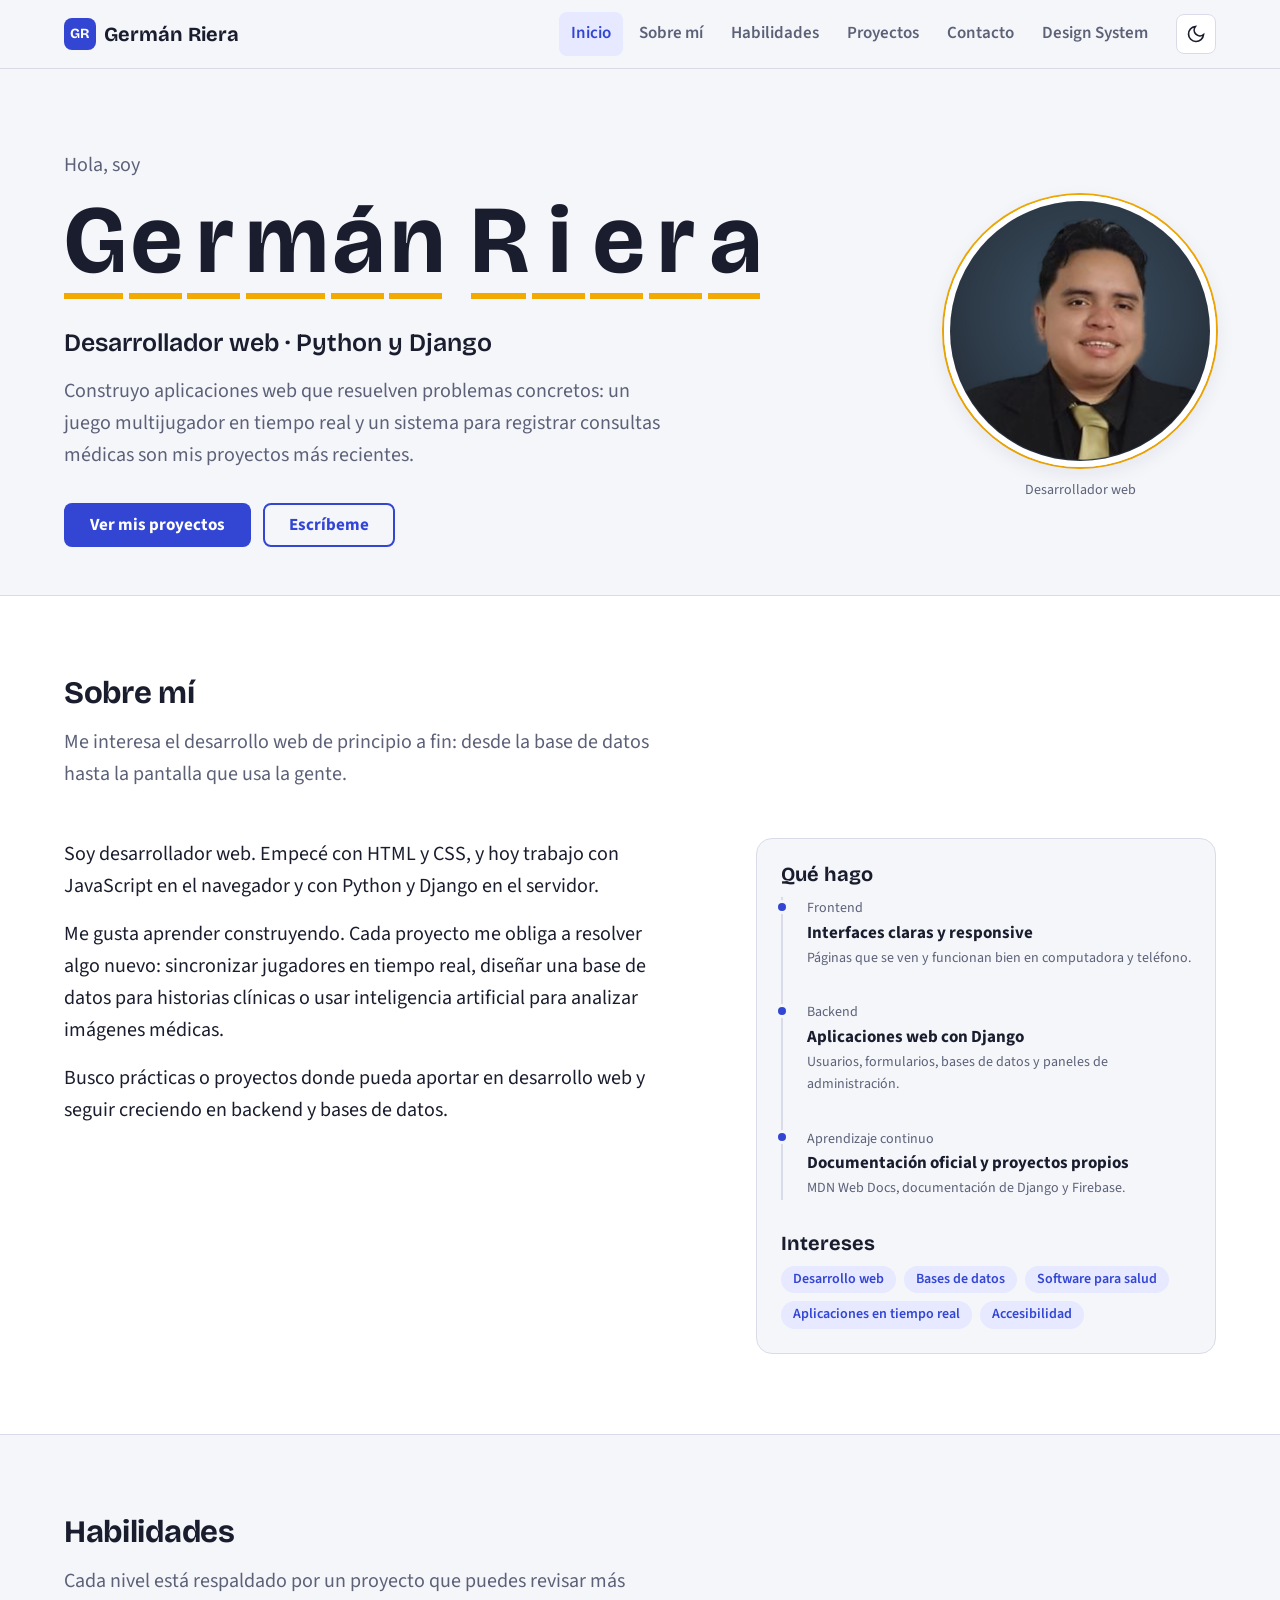
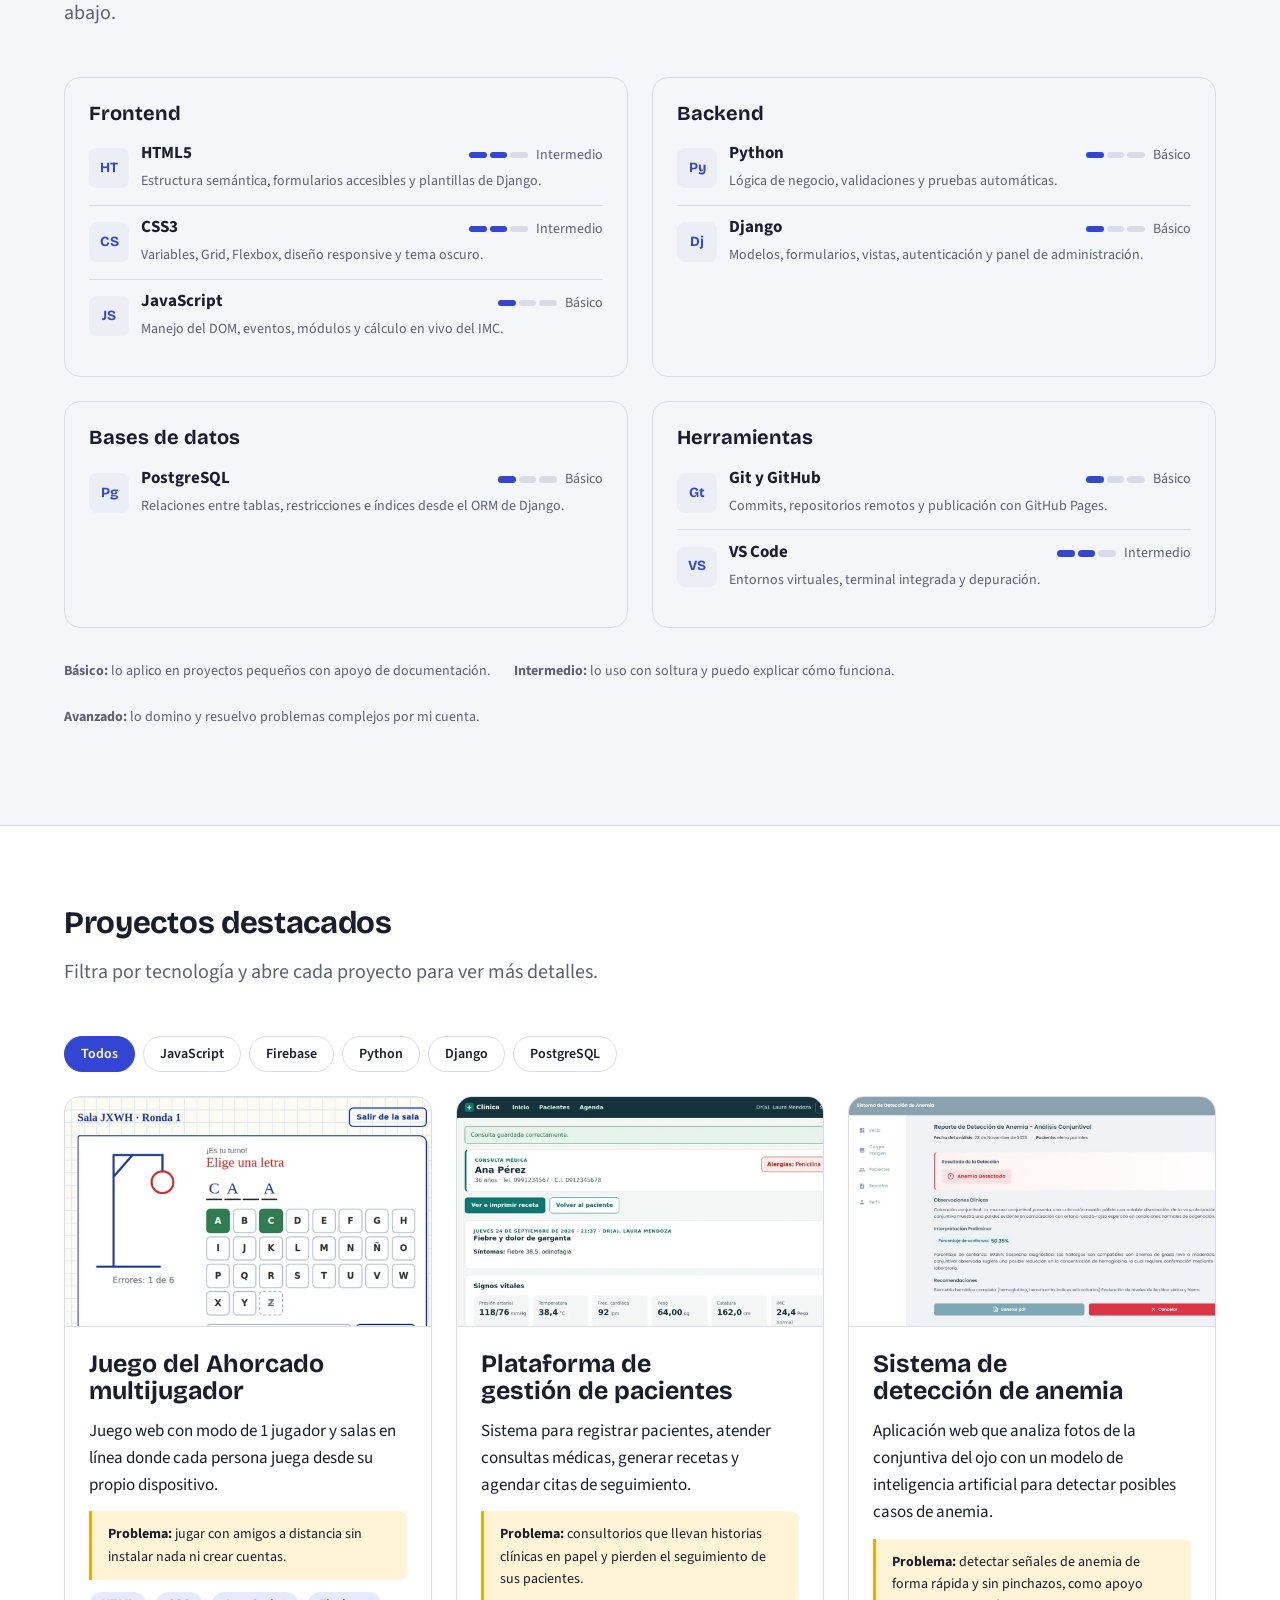
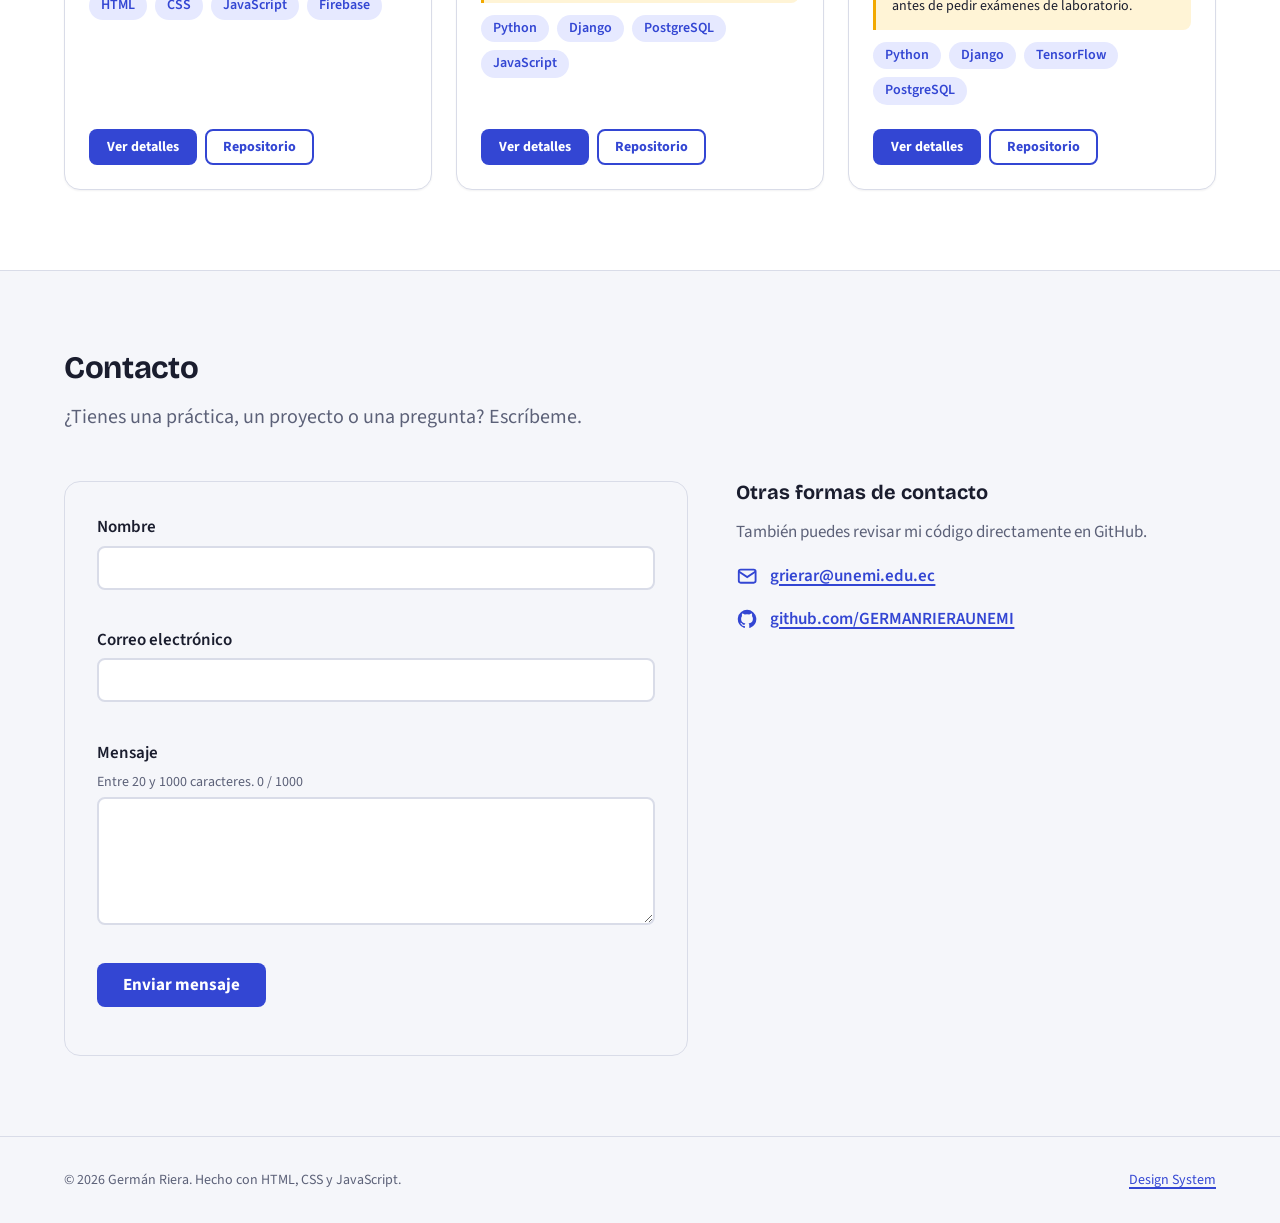
==== index.html @ fd22d2c4 "Sube la primera versión del portafolio" ====
<!DOCTYPE html>
<html lang="es">
<head>
  <meta charset="UTF-8">
  <meta name="viewport" content="width=device-width, initial-scale=1">
  <!-- EDITAR: tu nombre y una descripción corta -->
  <title>Germán Riera · Desarrollador web</title>
  <meta name="description" content="Portafolio de Germán Riera, desarrollador web. Proyectos con HTML, CSS, JavaScript, Python y Django.">
  <link rel="icon" href="assets/img/favicon.svg" type="image/svg+xml">

  <link rel="preconnect" href="https://fonts.googleapis.com">
  <link rel="preconnect" href="https://fonts.gstatic.com" crossorigin>
  <link href="https://fonts.googleapis.com/css2?family=Bricolage+Grotesque:opsz,wght@12..96,600;12..96,700&family=Source+Sans+3:wght@400;600;700&display=swap" rel="stylesheet">

  <!-- Estilos: primero las variables, luego la base, componentes y secciones -->
  <link rel="stylesheet" href="css/tokens.css">
  <link rel="stylesheet" href="css/base.css">
  <link rel="stylesheet" href="css/components.css">
  <link rel="stylesheet" href="css/layout.css">

  <!-- Aplica el tema guardado antes de dibujar la página (evita un parpadeo) -->
  <script src="js/tema-inicial.js"></script>
  <script src="js/tema.js" defer></script>
  <script src="js/navegacion.js" defer></script>
  <script src="js/hero.js" defer></script>
  <script src="js/proyectos.js" defer></script>
  <script src="js/formulario.js" defer></script>
</head>
<body>
  <a class="skip-link" href="#contenido">Saltar al contenido</a>

  <!-- ================= Encabezado y navegación ================= -->
  <header class="navbar">
    <nav class="navbar__inner container" aria-label="Principal">
      <a class="navbar__brand" href="#inicio">
        <span class="navbar__brand-mark" aria-hidden="true">GR</span>
        Germán Riera
      </a>

      <ul class="navbar__links" id="menu-principal">
        <li><a class="navbar__link" href="#inicio">Inicio</a></li>
        <li><a class="navbar__link" href="#sobre-mi">Sobre mí</a></li>
        <li><a class="navbar__link" href="#habilidades">Habilidades</a></li>
        <li><a class="navbar__link" href="#proyectos">Proyectos</a></li>
        <li><a class="navbar__link" href="#contacto">Contacto</a></li>
        <li><a class="navbar__link" href="design-system.html">Design System</a></li>
      </ul>

      <button class="btn-icon theme-toggle" type="button" aria-label="Cambiar a tema oscuro" data-theme-toggle>
        <svg class="icon-moon" viewBox="0 0 24 24" fill="none" stroke="currentColor" stroke-width="2" aria-hidden="true"><path d="M21 12.8A9 9 0 1 1 11.2 3a7 7 0 0 0 9.8 9.8z"/></svg>
        <svg class="icon-sun" viewBox="0 0 24 24" fill="none" stroke="currentColor" stroke-width="2" aria-hidden="true"><circle cx="12" cy="12" r="4"/><path d="M12 2v2M12 20v2M4.9 4.9l1.4 1.4M17.7 17.7l1.4 1.4M2 12h2M20 12h2M4.9 19.1l1.4-1.4M17.7 6.3l1.4-1.4"/></svg>
      </button>

      <button class="btn-icon navbar__toggle" type="button" aria-label="Abrir menú" aria-expanded="false" aria-controls="menu-principal" data-menu-toggle>
        <svg viewBox="0 0 24 24" fill="none" stroke="currentColor" stroke-width="2" aria-hidden="true"><path d="M4 7h16M4 12h16M4 17h16"/></svg>
      </button>
    </nav>
  </header>

  <main id="contenido">

    <!-- ================= Inicio ================= -->
    <section class="hero" id="inicio" aria-labelledby="titulo-inicio">
      <div class="hero__grid container">
        <div>
          <p class="hero__greeting">Hola, soy</p>
          <!-- EDITAR: tu nombre completo -->
          <h1 class="hero__name" id="titulo-inicio" data-reveal-name>Germán Riera</h1>
          <p class="hero__role">Desarrollador web · Python y Django</p>
          <p class="hero__intro">
            Construyo aplicaciones web que resuelven problemas concretos: un juego multijugador
            en tiempo real y un sistema para registrar consultas médicas son mis proyectos más recientes.
          </p>
          <div class="hero__actions">
            <a class="btn btn--primary" href="#proyectos">Ver mis proyectos</a>
            <a class="btn btn--secondary" href="#contacto">Escríbeme</a>
          </div>
        </div>

        <figure class="avatar">
          <img class="avatar__image" src="assets/img/foto-perfil.jpg" alt="Germán Riera, de traje negro y corbata dorada, sonriendo" width="400" height="400">
          <figcaption class="avatar__caption">Desarrollador web</figcaption>
        </figure>
      </div>
    </section>

    <!-- ================= Sobre mí ================= -->
    <section class="section section--alt" id="sobre-mi" aria-labelledby="titulo-sobre-mi">
      <div class="container">
        <header class="section__header">
          <h2 id="titulo-sobre-mi">Sobre mí</h2>
          <p>Me interesa el desarrollo web de principio a fin: desde la base de datos hasta la pantalla que usa la gente.</p>
        </header>

        <div class="about__grid">
          <div class="about__text">
            <!-- EDITAR: cuenta tu historia con tus propias palabras -->
            <p>
              Soy desarrollador web. Empecé con HTML y CSS, y hoy trabajo con JavaScript en el navegador
              y con Python y Django en el servidor.
            </p>
            <p>
              Me gusta aprender construyendo. Cada proyecto me obliga a resolver algo nuevo: sincronizar
              jugadores en tiempo real, diseñar una base de datos para historias clínicas o usar
              inteligencia artificial para analizar imágenes médicas.
            </p>
            <p>
              Busco prácticas o proyectos donde pueda aportar en desarrollo web y seguir creciendo
              en backend y bases de datos.
            </p>
          </div>

          <aside class="about__aside" aria-label="Qué hago e intereses">
            <h3>Qué hago</h3>
            <ol class="timeline">
              <li class="timeline__item">
                <span class="timeline__period">Frontend</span>
                <p class="timeline__title">Interfaces claras y responsive</p>
                <p class="text-muted text-small">Páginas que se ven y funcionan bien en computadora y teléfono.</p>
              </li>
              <li class="timeline__item">
                <span class="timeline__period">Backend</span>
                <p class="timeline__title">Aplicaciones web con Django</p>
                <p class="text-muted text-small">Usuarios, formularios, bases de datos y paneles de administración.</p>
              </li>
              <li class="timeline__item">
                <span class="timeline__period">Aprendizaje continuo</span>
                <p class="timeline__title">Documentación oficial y proyectos propios</p>
                <p class="text-muted text-small">MDN Web Docs, documentación de Django y Firebase.</p>
              </li>
            </ol>

            <h3>Intereses</h3>
            <ul class="badge-list">
              <li class="badge">Desarrollo web</li>
              <li class="badge">Bases de datos</li>
              <li class="badge">Software para salud</li>
              <li class="badge">Aplicaciones en tiempo real</li>
              <li class="badge">Accesibilidad</li>
            </ul>
          </aside>
        </div>
      </div>
    </section>

    <!-- ================= Habilidades ================= -->
    <section class="section" id="habilidades" aria-labelledby="titulo-habilidades">
      <div class="container">
        <header class="section__header">
          <h2 id="titulo-habilidades">Habilidades</h2>
          <p>Cada nivel está respaldado por un proyecto que puedes revisar más abajo.</p>
        </header>

        <!-- EDITAR: ajusta los niveles a lo que puedas explicar en tu presentación.
             data-level: 1 = Básico, 2 = Intermedio, 3 = Avanzado -->
        <div class="skills__grid">
          <article class="skills__group">
            <h3>Frontend</h3>
            <ul class="skills__list">
              <li class="skill">
                <span class="skill__icon" aria-hidden="true">HT</span>
                <div class="skill__header">
                  <h4 class="skill__name">HTML5</h4>
                  <span class="level" data-level="2"><span class="level__bar" aria-hidden="true"><span></span><span></span><span></span></span>Intermedio</span>
                </div>
                <p class="skill__description">Estructura semántica, formularios accesibles y plantillas de Django.</p>
              </li>
              <li class="skill">
                <span class="skill__icon" aria-hidden="true">CS</span>
                <div class="skill__header">
                  <h4 class="skill__name">CSS3</h4>
                  <span class="level" data-level="2"><span class="level__bar" aria-hidden="true"><span></span><span></span><span></span></span>Intermedio</span>
                </div>
                <p class="skill__description">Variables, Grid, Flexbox, diseño responsive y tema oscuro.</p>
              </li>
              <li class="skill">
                <span class="skill__icon" aria-hidden="true">JS</span>
                <div class="skill__header">
                  <h4 class="skill__name">JavaScript</h4>
                  <span class="level" data-level="1"><span class="level__bar" aria-hidden="true"><span></span><span></span><span></span></span>Básico</span>
                </div>
                <p class="skill__description">Manejo del DOM, eventos, módulos y cálculo en vivo del IMC.</p>
              </li>
            </ul>
          </article>

          <article class="skills__group">
            <h3>Backend</h3>
            <ul class="skills__list">
              <li class="skill">
                <span class="skill__icon" aria-hidden="true">Py</span>
                <div class="skill__header">
                  <h4 class="skill__name">Python</h4>
                  <span class="level" data-level="1"><span class="level__bar" aria-hidden="true"><span></span><span></span><span></span></span>Básico</span>
                </div>
                <p class="skill__description">Lógica de negocio, validaciones y pruebas automáticas.</p>
              </li>
              <li class="skill">
                <span class="skill__icon" aria-hidden="true">Dj</span>
                <div class="skill__header">
                  <h4 class="skill__name">Django</h4>
                  <span class="level" data-level="1"><span class="level__bar" aria-hidden="true"><span></span><span></span><span></span></span>Básico</span>
                </div>
                <p class="skill__description">Modelos, formularios, vistas, autenticación y panel de administración.</p>
              </li>
            </ul>
          </article>

          <article class="skills__group">
            <h3>Bases de datos</h3>
            <ul class="skills__list">
              <li class="skill">
                <span class="skill__icon" aria-hidden="true">Pg</span>
                <div class="skill__header">
                  <h4 class="skill__name">PostgreSQL</h4>
                  <span class="level" data-level="1"><span class="level__bar" aria-hidden="true"><span></span><span></span><span></span></span>Básico</span>
                </div>
                <p class="skill__description">Relaciones entre tablas, restricciones e índices desde el ORM de Django.</p>
              </li>
            </ul>
          </article>

          <article class="skills__group">
            <h3>Herramientas</h3>
            <ul class="skills__list">
              <li class="skill">
                <span class="skill__icon" aria-hidden="true">Gt</span>
                <div class="skill__header">
                  <h4 class="skill__name">Git y GitHub</h4>
                  <span class="level" data-level="1"><span class="level__bar" aria-hidden="true"><span></span><span></span><span></span></span>Básico</span>
                </div>
                <p class="skill__description">Commits, repositorios remotos y publicación con GitHub Pages.</p>
              </li>
              <li class="skill">
                <span class="skill__icon" aria-hidden="true">VS</span>
                <div class="skill__header">
                  <h4 class="skill__name">VS Code</h4>
                  <span class="level" data-level="2"><span class="level__bar" aria-hidden="true"><span></span><span></span><span></span></span>Intermedio</span>
                </div>
                <p class="skill__description">Entornos virtuales, terminal integrada y depuración.</p>
              </li>
            </ul>
          </article>
        </div>

        <p class="skills__legend">
          <span><strong>Básico:</strong> lo aplico en proyectos pequeños con apoyo de documentación.</span>
          <span><strong>Intermedio:</strong> lo uso con soltura y puedo explicar cómo funciona.</span>
          <span><strong>Avanzado:</strong> lo domino y resuelvo problemas complejos por mi cuenta.</span>
        </p>
      </div>
    </section>

    <!-- ================= Proyectos ================= -->
    <section class="section section--alt" id="proyectos" aria-labelledby="titulo-proyectos">
      <div class="container">
        <header class="section__header">
          <h2 id="titulo-proyectos">Proyectos destacados</h2>
          <p>Filtra por tecnología y abre cada proyecto para ver más detalles.</p>
        </header>

        <div class="filters" role="group" aria-label="Filtrar proyectos por tecnología">
          <button class="chip" type="button" data-filter="todos" aria-pressed="true">Todos</button>
          <button class="chip" type="button" data-filter="javascript" aria-pressed="false">JavaScript</button>
          <button class="chip" type="button" data-filter="firebase" aria-pressed="false">Firebase</button>
          <button class="chip" type="button" data-filter="python" aria-pressed="false">Python</button>
          <button class="chip" type="button" data-filter="django" aria-pressed="false">Django</button>
          <button class="chip" type="button" data-filter="postgresql" aria-pressed="false">PostgreSQL</button>
        </div>
        <p class="sr-only" aria-live="polite" data-filter-status></p>

        <div class="projects__grid">

          <!-- Proyecto 1 -->
          <article class="card" data-tech="html css javascript firebase">
            <figure class="card__media">
              <img src="assets/img/proyecto-ahorcado.webp" alt="Partida del juego del ahorcado con la palabra CASA a medio descubrir y el teclado en pantalla" width="1200" height="750" loading="lazy">
            </figure>
            <div class="card__body">
              <h3 class="card__title">Juego del Ahorcado multijugador</h3>
              <p class="card__text">Juego web con modo de 1 jugador y salas en línea donde cada persona juega desde su propio dispositivo.</p>
              <p class="card__problem"><strong>Problema:</strong> jugar con amigos a distancia sin instalar nada ni crear cuentas.</p>
              <ul class="badge-list" aria-label="Tecnologías">
                <li class="badge">HTML</li>
                <li class="badge">CSS</li>
                <li class="badge">JavaScript</li>
                <li class="badge">Firebase</li>
              </ul>
              <div class="card__actions">
                <button class="btn btn--primary btn--small" type="button" data-open-project>Ver detalles</button>
                <a class="btn btn--secondary btn--small" href="https://github.com/GERMANRIERAUNEMI/Juego-del-Ahorcado" target="_blank" rel="noopener">Repositorio</a>
              </div>
            </div>
            <template class="card__detail">
              <p>
                Tiene dos modos. En <strong>1 jugador</strong> se adivinan palabras al azar, con puntos,
                rachas y un récord guardado en el dispositivo. En <strong>2 jugadores</strong> se crea una
                sala con un código de 4 letras y todos ven las jugadas al instante.
              </p>
              <h4>Qué resuelve</h4>
              <p>Permite jugar con amigos que están en otro lugar, solo abriendo un enlace, sin descargar aplicaciones ni registrarse.</p>
              <h4>Lo que aprendí</h4>
              <ul>
                <li>Separar el código en capas: reglas del juego, servicios de datos e interfaz.</li>
                <li>Sincronizar datos en tiempo real con Firestore y proteger la base con reglas de seguridad.</li>
                <li>Escribir pruebas automáticas para la lógica del juego.</li>
              </ul>
            </template>
          </article>

          <!-- Proyecto 2 -->
          <article class="card" data-tech="python django postgresql javascript html css">
            <figure class="card__media">
              <img src="assets/img/proyecto-clinica.webp" alt="Detalle de una consulta médica con signos vitales, IMC, receta y cita de seguimiento" width="1200" height="750" loading="lazy">
            </figure>
            <div class="card__body">
              <h3 class="card__title">Plataforma de gestión de pacientes</h3>
              <p class="card__text">Sistema para registrar pacientes, atender consultas médicas, generar recetas y agendar citas de seguimiento.</p>
              <p class="card__problem"><strong>Problema:</strong> consultorios que llevan historias clínicas en papel y pierden el seguimiento de sus pacientes.</p>
              <ul class="badge-list" aria-label="Tecnologías">
                <li class="badge">Python</li>
                <li class="badge">Django</li>
                <li class="badge">PostgreSQL</li>
                <li class="badge">JavaScript</li>
              </ul>
              <div class="card__actions">
                <button class="btn btn--primary btn--small" type="button" data-open-project>Ver detalles</button>
                <a class="btn btn--secondary btn--small" href="https://github.com/GERMANRIERAUNEMI/plataforma-de-gestion-de-pacientes" target="_blank" rel="noopener">Repositorio</a>
              </div>
            </div>
            <template class="card__detail">
              <p>
                El doctor busca al paciente, abre una consulta y registra síntomas, signos vitales,
                diagnóstico y receta. El IMC se calcula en vivo mientras escribe el peso y la estatura,
                y al final puede agendar una cita de seguimiento.
              </p>
              <h4>Qué resuelve</h4>
              <p>Centraliza el historial de cada paciente, muestra sus alergias antes de recetar y organiza la agenda de citas.</p>
              <h4>Lo que aprendí</h4>
              <ul>
                <li>Diseñar modelos relacionados en Django: pacientes, consultas, medicamentos y citas.</li>
                <li>Guardar varios formularios en una sola transacción para no dejar datos a medias.</li>
                <li>Proteger contraseñas con variables de entorno antes de subir el código a GitHub.</li>
              </ul>
              <p class="text-muted text-small">Este proyecto necesita un servidor con Python, por eso no tiene una versión publicada en GitHub Pages.</p>
            </template>
          </article>

          <!-- Proyecto 3 -->
          <article class="card" data-tech="python django tensorflow postgresql javascript html css">
            <figure class="card__media">
              <img src="assets/img/proyecto-anemia.jpg" alt="Reporte de un análisis conjuntival con el resultado Anemia Detectada, observaciones clínicas y porcentaje de confianza" width="1200" height="750" loading="lazy">
            </figure>
            <div class="card__body">
              <h3 class="card__title">Sistema de detección de anemia</h3>
              <p class="card__text">Aplicación web que analiza fotos de la conjuntiva del ojo con un modelo de inteligencia artificial para detectar posibles casos de anemia.</p>
              <p class="card__problem"><strong>Problema:</strong> detectar señales de anemia de forma rápida y sin pinchazos, como apoyo antes de pedir exámenes de laboratorio.</p>
              <ul class="badge-list" aria-label="Tecnologías">
                <li class="badge">Python</li>
                <li class="badge">Django</li>
                <li class="badge">TensorFlow</li>
                <li class="badge">PostgreSQL</li>
              </ul>
              <div class="card__actions">
                <button class="btn btn--primary btn--small" type="button" data-open-project>Ver detalles</button>
                <a class="btn btn--secondary btn--small" href="https://github.com/GERMANRIERAUNEMI/Sistema-de-Detecci-n-de-Anemia" target="_blank" rel="noopener">Repositorio</a>
              </div>
            </div>
            <template class="card__detail">
              <p>
                El médico registra al paciente, sube una foto de la conjuntiva palpebral y el sistema la
                procesa con un modelo de TensorFlow. El resultado indica si hay sospecha de anemia, con su
                porcentaje de confianza, observaciones y recomendaciones, y se puede descargar en PDF.
              </p>
              <h4>Qué resuelve</h4>
              <p>Ofrece una primera evaluación no invasiva y guarda el historial de análisis y reportes de cada paciente.</p>
              <h4>Lo que aprendí</h4>
              <ul>
                <li>Cargar un modelo de aprendizaje automático y usarlo desde una vista de Django.</li>
                <li>Preparar las imágenes antes de analizarlas: convertir a RGB y redimensionar.</li>
                <li>Separar el proyecto en apps: pacientes y análisis por un lado, autenticación y perfiles por otro.</li>
                <li>Generar reportes en PDF con ReportLab.</li>
              </ul>
              <p class="text-muted text-small">Los resultados son orientativos y no sustituyen la valoración de un profesional de la salud.</p>
            </template>
          </article>
        </div>

        <p class="projects__empty" data-projects-empty hidden>No hay proyectos con esa tecnología todavía.</p>
      </div>
    </section>

    <!-- ================= Contacto ================= -->
    <section class="section" id="contacto" aria-labelledby="titulo-contacto">
      <div class="container">
        <header class="section__header">
          <h2 id="titulo-contacto">Contacto</h2>
          <p>¿Tienes una práctica, un proyecto o una pregunta? Escríbeme.</p>
        </header>

        <div class="contact__grid">
          <!-- data-email es el correo que recibirá los mensajes -->
          <form class="contact__form" novalidate data-contact-form data-email="grierar@unemi.edu.ec">
            <div class="field">
              <label class="field__label" for="nombre">Nombre</label>
              <input class="input" id="nombre" name="nombre" type="text" autocomplete="name" required minlength="3" maxlength="80" aria-describedby="error-nombre">
              <span class="field__error" id="error-nombre" aria-live="polite"></span>
            </div>

            <div class="field">
              <label class="field__label" for="email">Correo electrónico</label>
              <input class="input" id="email" name="email" type="email" autocomplete="email" required maxlength="120" aria-describedby="error-email">
              <span class="field__error" id="error-email" aria-live="polite"></span>
            </div>

            <div class="field">
              <label class="field__label" for="mensaje">Mensaje</label>
              <span class="field__hint" id="ayuda-mensaje">Entre 20 y 1000 caracteres. <span data-char-count>0 / 1000</span></span>
              <textarea class="textarea" id="mensaje" name="mensaje" required minlength="20" maxlength="1000" aria-describedby="ayuda-mensaje error-mensaje"></textarea>
              <span class="field__error" id="error-mensaje" aria-live="polite"></span>
            </div>

            <!-- Campo trampa anti-spam: las personas no lo ven, los bots lo llenan -->
            <input type="text" name="_honey" tabindex="-1" autocomplete="off" aria-hidden="true" style="display:none">

            <button class="btn btn--primary" type="submit">Enviar mensaje</button>
            <p class="form-status" role="status" data-form-status></p>
          </form>

          <aside aria-labelledby="titulo-otras-vias">
            <h3 id="titulo-otras-vias">Otras formas de contacto</h3>
            <p class="text-muted">También puedes revisar mi código directamente en GitHub.</p>
            <ul class="contact__links">
              <li>
                <!-- Correo profesional -->
                <a href="mailto:grierar@unemi.edu.ec">
                  <svg viewBox="0 0 24 24" fill="none" stroke="currentColor" stroke-width="2" aria-hidden="true"><rect x="3" y="5" width="18" height="14" rx="2"/><path d="m3 7 9 6 9-6"/></svg>
                  grierar@unemi.edu.ec
                </a>
              </li>
              <li>
                <a href="https://github.com/GERMANRIERAUNEMI" target="_blank" rel="noopener">
                  <svg viewBox="0 0 24 24" fill="currentColor" aria-hidden="true"><path d="M12 2a10 10 0 0 0-3.2 19.5c.5.1.7-.2.7-.5v-1.7c-2.8.6-3.4-1.3-3.4-1.3-.5-1.2-1.1-1.5-1.1-1.5-.9-.6.1-.6.1-.6 1 .1 1.5 1 1.5 1 .9 1.5 2.3 1.1 2.9.8.1-.6.3-1.1.6-1.3-2.2-.3-4.6-1.1-4.6-5a3.9 3.9 0 0 1 1-2.7 3.6 3.6 0 0 1 .1-2.7s.8-.3 2.7 1a9.4 9.4 0 0 1 5 0c1.9-1.3 2.7-1 2.7-1 .5 1.4.2 2.4.1 2.7a3.9 3.9 0 0 1 1 2.7c0 3.9-2.4 4.7-4.6 5 .4.3.7.9.7 1.9V21c0 .3.2.6.7.5A10 10 0 0 0 12 2z"/></svg>
                  github.com/GERMANRIERAUNEMI
                </a>
              </li>
            </ul>
          </aside>
        </div>
      </div>
    </section>
  </main>

  <!-- ================= Pie de página ================= -->
  <footer class="footer">
    <div class="footer__inner container">
      <p>© <span data-year>2026</span> Germán Riera. Hecho con HTML, CSS y JavaScript.</p>
      <p><a href="design-system.html">Design System</a></p>
    </div>
  </footer>

  <!-- Ventana con los detalles de cada proyecto (la llena js/proyectos.js) -->
  <dialog class="modal" aria-labelledby="modal-titulo" data-project-modal>
    <header class="modal__header">
      <h3 class="modal__title" id="modal-titulo"></h3>
      <button class="btn-icon" type="button" aria-label="Cerrar" data-close-modal>
        <svg viewBox="0 0 24 24" fill="none" stroke="currentColor" stroke-width="2" aria-hidden="true"><path d="M6 6l12 12M18 6 6 18"/></svg>
      </button>
    </header>
    <div class="modal__body" data-modal-body></div>
  </dialog>

  <button class="btn-icon back-to-top" type="button" aria-label="Volver al inicio" data-back-to-top>
    <svg viewBox="0 0 24 24" fill="none" stroke="currentColor" stroke-width="2" aria-hidden="true"><path d="M12 19V5M5 12l7-7 7 7"/></svg>
  </button>
</body>
</html>
---- css/tokens.css ----
/* ==========================================================================
   tokens.css — Sistema visual del portafolio
   Todas las decisiones de diseño viven aquí como CSS Custom Properties.
   El resto de archivos CSS SOLO usa estas variables.
   ========================================================================== */

:root {
  /* ---------- Colores: tema claro ---------- */
  --color-primary: #3346d3;          /* azul tinta: enlaces, botones, foco */
  --color-primary-hover: #2636b0;
  --color-primary-soft: #e6e9ff;     /* fondos suaves del color primario */
  --color-secondary: #f2a900;        /* amarillo resaltador: detalles y énfasis */
  --color-secondary-soft: #fff4d6;
  --color-background: #f5f6fa;
  --color-surface: #ffffff;
  --color-surface-alt: #eceef6;
  --color-text: #1a1d2e;
  --color-text-muted: #5c6178;
  --color-border: #d9dce8;
  --color-on-primary: #ffffff;       /* texto sobre el color primario */
  --color-success: #1f7a4d;
  --color-error: #c0362c;

  /* ---------- Tipografía ---------- */
  --font-display: "Bricolage Grotesque", "Segoe UI", system-ui, sans-serif;
  --font-body: "Source Sans 3", "Segoe UI", system-ui, -apple-system, sans-serif;

  /* Escala tipográfica (razón 1.25) */
  --text-sm: 0.875rem;
  --text-base: 1.0625rem;
  --text-lg: 1.25rem;
  --text-xl: 1.5625rem;
  --text-2xl: 1.953rem;
  --text-3xl: clamp(2.2rem, 4vw + 1rem, 3.3rem);
  --text-hero: clamp(2.8rem, 8vw + 0.5rem, 6rem);

  --weight-regular: 400;
  --weight-semibold: 600;
  --weight-bold: 700;
  --leading-tight: 1.1;
  --leading-normal: 1.6;

  /* ---------- Espaciado (escala base 4px) ---------- */
  --space-2xs: 0.25rem;  /*  4px */
  --space-xs: 0.5rem;    /*  8px */
  --space-sm: 0.75rem;   /* 12px */
  --space-md: 1rem;      /* 16px */
  --space-lg: 1.5rem;    /* 24px */
  --space-xl: 2rem;      /* 32px */
  --space-2xl: 3rem;     /* 48px */
  --space-3xl: 5rem;     /* 80px */

  /* ---------- Bordes y radios ---------- */
  --border-width: 1px;
  --border-width-strong: 2px;
  --border: var(--border-width) solid var(--color-border);
  --radius-sm: 0.5rem;   /* botones, inputs */
  --radius-md: 1rem;     /* cards */
  --radius-pill: 999px;  /* badges, filtros */

  /* ---------- Sombras ---------- */
  --shadow-sm: 0 1px 2px rgb(26 29 46 / 0.06);
  --shadow-card: 0 6px 20px rgb(26 29 46 / 0.08);
  --shadow-lift: 0 14px 34px rgb(26 29 46 / 0.14);

  /* ---------- Tamaños ---------- */
  --container-max: 72rem;
  --reading-max: 38rem;          /* ancho cómodo para leer párrafos */
  --header-height: 4.25rem;
  --avatar-size: clamp(11rem, 22vw, 17rem);
  --icon-size: 2.5rem;
  --control-height: 2.75rem;     /* altura mínima táctil de botones e inputs */

  /* ---------- Movimiento ---------- */
  --duration-fast: 150ms;
  --duration-base: 250ms;
  --ease-out: cubic-bezier(0.2, 0.8, 0.2, 1);

  color-scheme: light;
}

/* ---------- Colores: tema oscuro ----------
   Se aplica al elegir "oscuro" con el botón (data-theme="dark"). */
:root[data-theme="dark"] {
  --color-primary: #8f9cff;
  --color-primary-hover: #b0b9ff;
  --color-primary-soft: #232a55;
  --color-secondary: #ffc53d;
  --color-secondary-soft: #3a3016;
  --color-background: #12141f;
  --color-surface: #1b1e2c;
  --color-surface-alt: #242838;
  --color-text: #e8eaf4;
  --color-text-muted: #a3a8c0;
  --color-border: #33384d;
  --color-on-primary: #12141f;
  --color-success: #6fd3a0;
  --color-error: #ff8a80;

  --shadow-sm: 0 1px 2px rgb(0 0 0 / 0.3);
  --shadow-card: 0 6px 20px rgb(0 0 0 / 0.35);
  --shadow-lift: 0 14px 34px rgb(0 0 0 / 0.5);

  color-scheme: dark;
}

/* Quien pide menos movimiento en su sistema no ve animaciones */
@media (prefers-reduced-motion: reduce) {
  :root {
    --duration-fast: 0ms;
    --duration-base: 0ms;
  }
}
---- css/base.css ----
/* ==========================================================================
   base.css — Reset, tipografía y utilidades generales
   ========================================================================== */

*,
*::before,
*::after {
  box-sizing: border-box;
}

html {
  scroll-behavior: smooth;
  scroll-padding-top: calc(var(--header-height) + var(--space-md));
  -webkit-text-size-adjust: 100%;
}

@media (prefers-reduced-motion: reduce) {
  html { scroll-behavior: auto; }
}

body {
  margin: 0;
  min-height: 100vh;
  background: var(--color-background);
  color: var(--color-text);
  font-family: var(--font-body);
  font-size: var(--text-base);
  line-height: var(--leading-normal);
  overflow-x: hidden;
  transition: background-color var(--duration-base), color var(--duration-base);
}

img,
svg {
  display: block;
  max-width: 100%;
  height: auto;
}

/* ---------- Encabezados ---------- */
h1, h2, h3, h4 {
  font-family: var(--font-display);
  font-weight: var(--weight-bold);
  line-height: var(--leading-tight);
  margin: 0 0 var(--space-md);
  text-wrap: balance;
}

h1 { font-size: var(--text-3xl); letter-spacing: -0.02em; }
h2 { font-size: var(--text-2xl); letter-spacing: -0.01em; }
h3 { font-size: var(--text-lg); }
h4 { font-size: var(--text-base); }

p {
  margin: 0 0 var(--space-md);
  max-width: var(--reading-max);
}

/* ---------- Enlaces ---------- */
a {
  color: var(--color-primary);
  text-decoration-thickness: var(--border-width-strong);
  text-underline-offset: 0.2em;
}

a:hover {
  color: var(--color-primary-hover);
}

/* ---------- Foco visible para navegar con teclado ---------- */
:focus-visible {
  outline: 3px solid var(--color-secondary);
  outline-offset: 3px;
  border-radius: var(--radius-sm);
}

/* ---------- Utilidades ---------- */
.container {
  width: min(100% - 2 * var(--space-lg), var(--container-max));
  margin-inline: auto;
}

.text-muted {
  color: var(--color-text-muted);
}

.text-small {
  font-size: var(--text-sm);
}

/* Oculta visualmente pero lo mantiene para lectores de pantalla */
.sr-only {
  position: absolute;
  width: 1px;
  height: 1px;
  padding: 0;
  margin: -1px;
  overflow: hidden;
  clip: rect(0 0 0 0);
  white-space: nowrap;
  border: 0;
}

/* Enlace para saltar directo al contenido con el teclado */
.skip-link {
  position: absolute;
  left: var(--space-md);
  top: -4rem;
  z-index: 100;
  padding: var(--space-xs) var(--space-md);
  background: var(--color-primary);
  color: var(--color-on-primary);
  border-radius: var(--radius-sm);
}

.skip-link:focus {
  top: var(--space-md);
}
---- css/components.css ----
/* ==========================================================================
   components.css — Componentes reutilizables
   Cada componente se documenta en design-system.html.
   ========================================================================== */

/* --------------------------------------------------------------------------
   Navbar
   -------------------------------------------------------------------------- */
.navbar {
  position: sticky;
  top: 0;
  z-index: 50;
  background: color-mix(in srgb, var(--color-background) 88%, transparent);
  backdrop-filter: blur(10px);
  border-bottom: var(--border);
}

.navbar__inner {
  display: flex;
  align-items: center;
  gap: var(--space-md);
  min-height: var(--header-height);
}

.navbar__brand {
  display: inline-flex;
  align-items: center;
  gap: var(--space-xs);
  font-family: var(--font-display);
  font-weight: var(--weight-bold);
  font-size: var(--text-lg);
  color: var(--color-text);
  text-decoration: none;
  margin-right: auto;
}

.navbar__brand-mark {
  display: inline-grid;
  place-items: center;
  width: 2rem;
  height: 2rem;
  border-radius: var(--radius-sm);
  background: var(--color-primary);
  color: var(--color-on-primary);
  font-size: var(--text-sm);
}

.navbar__links {
  display: flex;
  align-items: center;
  gap: var(--space-2xs);
  list-style: none;
  margin: 0;
  padding: 0;
}

.navbar__link {
  display: block;
  padding: var(--space-xs) var(--space-sm);
  border-radius: var(--radius-sm);
  color: var(--color-text-muted);
  font-weight: var(--weight-semibold);
  text-decoration: none;
  transition: color var(--duration-fast), background-color var(--duration-fast);
}

.navbar__link:hover {
  color: var(--color-text);
  background: var(--color-surface-alt);
}

/* Sección o página actual (lo marca js/navegacion.js) */
.navbar__link[aria-current="true"],
.navbar__link[aria-current="page"] {
  color: var(--color-primary);
  background: var(--color-primary-soft);
}

.navbar .navbar__toggle {
  display: none;  /* solo aparece en pantallas pequeñas */
}

/* Menú móvil: debajo de 52rem los enlaces se abren con el botón */
@media (max-width: 52rem) {
  .navbar .navbar__toggle {
    display: inline-grid;
  }

  .navbar__links {
    position: absolute;
    top: var(--header-height);
    left: 0;
    right: 0;
    flex-direction: column;
    align-items: stretch;
    gap: 0;
    padding: var(--space-sm) var(--space-lg) var(--space-lg);
    background: var(--color-surface);
    border-bottom: var(--border);
    box-shadow: var(--shadow-card);
  }

  .navbar__links:not(.is-open) {
    display: none;
  }

  .navbar__link {
    padding: var(--space-sm) var(--space-md);
  }
}

/* --------------------------------------------------------------------------
   Botones
   -------------------------------------------------------------------------- */
.btn {
  display: inline-flex;
  align-items: center;
  justify-content: center;
  gap: var(--space-xs);
  min-height: var(--control-height);
  padding: var(--space-xs) var(--space-lg);
  border: var(--border-width-strong) solid transparent;
  border-radius: var(--radius-sm);
  font-family: var(--font-body);
  font-size: var(--text-base);
  font-weight: var(--weight-bold);
  line-height: 1.2;
  text-decoration: none;
  cursor: pointer;
  transition: background-color var(--duration-fast), color var(--duration-fast),
    border-color var(--duration-fast), transform var(--duration-fast);
}

.btn:active {
  transform: translateY(1px);
}

.btn--primary {
  background: var(--color-primary);
  color: var(--color-on-primary);
}

.btn--primary:hover {
  background: var(--color-primary-hover);
  color: var(--color-on-primary);
}

.btn--secondary {
  background: transparent;
  color: var(--color-primary);
  border-color: var(--color-primary);
}

.btn--secondary:hover {
  background: var(--color-primary-soft);
  color: var(--color-primary);
}

.btn--small {
  min-height: 2.25rem;
  padding: var(--space-2xs) var(--space-md);
  font-size: var(--text-sm);
}

/* Botón cuadrado solo con ícono (tema, menú, volver arriba) */
.btn-icon {
  display: inline-grid;
  place-items: center;
  width: var(--icon-size);
  height: var(--icon-size);
  padding: 0;
  border: var(--border);
  border-radius: var(--radius-sm);
  background: var(--color-surface);
  color: var(--color-text);
  cursor: pointer;
  transition: background-color var(--duration-fast), border-color var(--duration-fast);
}

.btn-icon:hover {
  background: var(--color-surface-alt);
  border-color: var(--color-text-muted);
}

.btn-icon svg {
  width: 1.25rem;
  height: 1.25rem;
}

/* El ícono de sol/luna cambia según el tema */
.theme-toggle .icon-sun { display: none; }
:root[data-theme="dark"] .theme-toggle .icon-sun { display: block; }
:root[data-theme="dark"] .theme-toggle .icon-moon { display: none; }

/* --------------------------------------------------------------------------
   Badge (tecnologías)
   -------------------------------------------------------------------------- */
.badge-list {
  display: flex;
  flex-wrap: wrap;
  gap: var(--space-xs);
  list-style: none;
  margin: 0;
  padding: 0;
}

.badge {
  display: inline-block;
  padding: var(--space-2xs) var(--space-sm);
  border-radius: var(--radius-pill);
  background: var(--color-primary-soft);
  color: var(--color-primary);
  font-size: var(--text-sm);
  font-weight: var(--weight-semibold);
  line-height: 1.4;
}

.badge--highlight {
  background: var(--color-secondary-soft);
  color: var(--color-text);
}

/* --------------------------------------------------------------------------
   Skill: nombre, nivel (3 segmentos) y descripción
   -------------------------------------------------------------------------- */
.skill {
  display: grid;
  grid-template-columns: auto 1fr;
  gap: var(--space-2xs) var(--space-sm);
  align-items: center;
  padding: var(--space-sm) 0;
  border-top: var(--border);
}

.skill:first-child {
  border-top: 0;
}

.skill__icon {
  grid-row: span 2;
  display: grid;
  place-items: center;
  width: var(--icon-size);
  height: var(--icon-size);
  border-radius: var(--radius-sm);
  background: var(--color-surface-alt);
  font-family: var(--font-display);
  font-weight: var(--weight-bold);
  font-size: var(--text-sm);
  color: var(--color-primary);
}

.skill__header {
  display: flex;
  justify-content: space-between;
  align-items: baseline;
  gap: var(--space-sm);
  flex-wrap: wrap;
}

.skill__name {
  margin: 0;
  font-family: var(--font-body);
  font-size: var(--text-base);
  font-weight: var(--weight-bold);
}

.skill__description {
  grid-column: 2;
  margin: 0;
  font-size: var(--text-sm);
  color: var(--color-text-muted);
}

/* Nivel: 3 segmentos. data-level = 1 (básico), 2 (intermedio), 3 (avanzado) */
.level {
  display: inline-flex;
  align-items: center;
  gap: var(--space-xs);
  font-size: var(--text-sm);
  color: var(--color-text-muted);
}

.level__bar {
  display: inline-flex;
  gap: 3px;
}

.level__bar span {
  width: 1.1rem;
  height: 0.4rem;
  border-radius: var(--radius-pill);
  background: var(--color-border);
}

.level[data-level="1"] .level__bar span:nth-child(-n + 1),
.level[data-level="2"] .level__bar span:nth-child(-n + 2),
.level[data-level="3"] .level__bar span:nth-child(-n + 3) {
  background: var(--color-primary);
}

/* --------------------------------------------------------------------------
   Card de proyecto
   -------------------------------------------------------------------------- */
.card {
  display: flex;
  flex-direction: column;
  background: var(--color-surface);
  border: var(--border);
  border-radius: var(--radius-md);
  box-shadow: var(--shadow-sm);
  overflow: hidden;
  transition: box-shadow var(--duration-base), transform var(--duration-base) var(--ease-out);
}

.card:hover {
  box-shadow: var(--shadow-lift);
  transform: translateY(-3px);
}

.card__media {
  margin: 0;
  aspect-ratio: 16 / 10;
  background: var(--color-surface-alt);
  border-bottom: var(--border);
}

.card__media img {
  width: 100%;
  height: 100%;
  object-fit: cover;
  object-position: top left;
}

.card__body {
  display: flex;
  flex-direction: column;
  gap: var(--space-sm);
  flex: 1;
  padding: var(--space-lg);
}

.card__title {
  margin: 0;
  font-size: var(--text-xl);
}

.card__text {
  margin: 0;
}

.card__problem {
  margin: 0;
  padding: var(--space-sm) var(--space-md);
  border-left: 3px solid var(--color-secondary);
  background: var(--color-secondary-soft);
  border-radius: 0 var(--radius-sm) var(--radius-sm) 0;
  font-size: var(--text-sm);
}

.card__actions {
  display: flex;
  flex-wrap: wrap;
  gap: var(--space-xs);
  margin-top: auto;
  padding-top: var(--space-sm);
}

/* Estado oculto por el filtro de proyectos */
.card[hidden] {
  display: none;
}

/* --------------------------------------------------------------------------
   Filtros (chips)
   -------------------------------------------------------------------------- */
.filters {
  display: flex;
  flex-wrap: wrap;
  gap: var(--space-xs);
  margin-bottom: var(--space-lg);
}

.chip {
  min-height: 2.25rem;
  padding: var(--space-2xs) var(--space-md);
  border: var(--border);
  border-radius: var(--radius-pill);
  background: var(--color-surface);
  color: var(--color-text);
  font-family: var(--font-body);
  font-size: var(--text-sm);
  font-weight: var(--weight-semibold);
  cursor: pointer;
  transition: background-color var(--duration-fast), border-color var(--duration-fast);
}

.chip:hover {
  border-color: var(--color-primary);
}

.chip[aria-pressed="true"] {
  background: var(--color-primary);
  border-color: var(--color-primary);
  color: var(--color-on-primary);
}

/* --------------------------------------------------------------------------
   Campos de formulario
   -------------------------------------------------------------------------- */
.field {
  display: flex;
  flex-direction: column;
  gap: var(--space-2xs);
  margin-bottom: var(--space-md);
}

.field__label {
  font-weight: var(--weight-semibold);
}

.field__hint {
  font-size: var(--text-sm);
  color: var(--color-text-muted);
}

.input,
.textarea {
  width: 100%;
  min-height: var(--control-height);
  padding: var(--space-xs) var(--space-sm);
  border: var(--border-width-strong) solid var(--color-border);
  border-radius: var(--radius-sm);
  background: var(--color-surface);
  color: var(--color-text);
  font-family: var(--font-body);
  font-size: var(--text-base);
  transition: border-color var(--duration-fast);
}

.textarea {
  min-height: 8rem;
  resize: vertical;
}

.input:focus,
.textarea:focus {
  border-color: var(--color-primary);
  outline: none;
  box-shadow: 0 0 0 3px var(--color-primary-soft);
}

.field--error .input,
.field--error .textarea {
  border-color: var(--color-error);
}

.field__error {
  min-height: 1.25em;
  font-size: var(--text-sm);
  font-weight: var(--weight-semibold);
  color: var(--color-error);
}

.form-status {
  margin: var(--space-md) 0 0;
  font-weight: var(--weight-semibold);
}

.form-status--success { color: var(--color-success); }
.form-status--error { color: var(--color-error); }

/* --------------------------------------------------------------------------
   Modal (usa el elemento <dialog>)
   -------------------------------------------------------------------------- */
.modal {
  width: min(100% - 2 * var(--space-md), 44rem);
  max-height: calc(100vh - 2 * var(--space-xl));
  padding: 0;
  border: var(--border);
  border-radius: var(--radius-md);
  background: var(--color-surface);
  color: var(--color-text);
  box-shadow: var(--shadow-lift);
}

.modal::backdrop {
  background: rgb(18 20 31 / 0.6);
}

.modal[open] {
  animation: modal-in var(--duration-base) var(--ease-out);
}

@keyframes modal-in {
  from { opacity: 0; transform: translateY(12px) scale(0.98); }
  to { opacity: 1; transform: none; }
}

.modal__header {
  position: sticky;
  top: 0;
  display: flex;
  justify-content: space-between;
  align-items: flex-start;
  gap: var(--space-md);
  padding: var(--space-lg) var(--space-lg) var(--space-md);
  background: var(--color-surface);
  border-bottom: var(--border);
}

.modal__title {
  margin: 0;
  font-size: var(--text-xl);
}

.modal__body {
  padding: var(--space-lg);
}

.modal__body img {
  border-radius: var(--radius-sm);
  border: var(--border);
  margin-bottom: var(--space-lg);
}

.modal__body h4 {
  margin-top: var(--space-lg);
  margin-bottom: var(--space-xs);
}

.modal__body ul {
  margin: 0;
  padding-left: var(--space-lg);
}

/* --------------------------------------------------------------------------
   Botón volver arriba
   -------------------------------------------------------------------------- */
.back-to-top {
  position: fixed;
  right: var(--space-lg);
  bottom: var(--space-lg);
  z-index: 40;
  box-shadow: var(--shadow-card);
  opacity: 0;
  visibility: hidden;
  transform: translateY(8px);
  transition: opacity var(--duration-base), transform var(--duration-base), visibility var(--duration-base);
}

.back-to-top.is-visible {
  opacity: 1;
  visibility: visible;
  transform: none;
}

/* --------------------------------------------------------------------------
   Avatar
   -------------------------------------------------------------------------- */
.avatar {
  margin: 0;
  justify-self: center;
}

.avatar__image {
  width: var(--avatar-size);
  height: var(--avatar-size);
  border-radius: 50%;
  object-fit: cover;
  border: 6px solid var(--color-surface);
  box-shadow: var(--shadow-card), 0 0 0 var(--border-width-strong) var(--color-secondary);
}

.avatar__caption {
  margin-top: var(--space-sm);
  text-align: center;
  font-size: var(--text-sm);
  color: var(--color-text-muted);
}
---- css/layout.css ----
/* ==========================================================================
   layout.css — Distribución de cada sección de la página
   ========================================================================== */

/* ---------- Secciones ---------- */
.section {
  padding-block: var(--space-3xl);
}

.section--alt {
  background: var(--color-surface);
  border-block: var(--border);
}

.section__header {
  margin-bottom: var(--space-2xl);
}

.section__header p {
  color: var(--color-text-muted);
  font-size: var(--text-lg);
}

/* ---------- Hero / Inicio ---------- */
.hero {
  padding-block: var(--space-3xl) var(--space-2xl);
}

.hero__grid {
  display: grid;
  grid-template-columns: 1fr auto;
  gap: var(--space-2xl);
  align-items: center;
}

.hero__greeting {
  margin: 0 0 var(--space-sm);
  font-size: var(--text-lg);
  color: var(--color-text-muted);
}

/* El nombre aparece letra por letra sobre sus guiones, como en el ahorcado */
.hero__name {
  font-size: var(--text-hero);
  line-height: 1;
  letter-spacing: -0.03em;
  margin-bottom: var(--space-lg);
}

.name-word {
  display: inline-flex;
  gap: 0.06em;
  margin-right: 0.3em;
  white-space: nowrap;
}

.name-slot {
  display: inline-block;
  min-width: 0.55em;
  padding-bottom: 0.04em;
  text-align: center;
  border-bottom: 0.07em solid var(--color-secondary);
}

.name-slot__letter {
  display: inline-block;
  opacity: 0;
  transform: translateY(-0.3em);
  transition: opacity 280ms var(--ease-out), transform 280ms var(--ease-out);
}

.name-slot.is-revealed .name-slot__letter {
  opacity: 1;
  transform: none;
}

.hero__role {
  font-family: var(--font-display);
  font-size: var(--text-xl);
  font-weight: var(--weight-semibold);
  margin-bottom: var(--space-sm);
}

.hero__intro {
  font-size: var(--text-lg);
  color: var(--color-text-muted);
}

.hero__actions {
  display: flex;
  flex-wrap: wrap;
  gap: var(--space-sm);
  margin-top: var(--space-xl);
}

/* ---------- Sobre mí ---------- */
.about__grid {
  display: grid;
  grid-template-columns: minmax(0, 1.4fr) minmax(0, 1fr);
  gap: var(--space-2xl);
  align-items: start;
}

.about__text p {
  font-size: var(--text-lg);
}

.about__aside {
  padding: var(--space-lg);
  border-radius: var(--radius-md);
  background: var(--color-background);
  border: var(--border);
}

.about__aside h3 {
  margin-bottom: var(--space-sm);
}

.about__aside h3:not(:first-child) {
  margin-top: var(--space-xl);
}

/* Línea de tiempo de formación (sí es una secuencia) */
.timeline {
  list-style: none;
  margin: 0;
  padding: 0;
}

.timeline__item {
  position: relative;
  padding: 0 0 var(--space-md) var(--space-lg);
  border-left: var(--border-width-strong) solid var(--color-border);
}

.timeline__item:last-child {
  padding-bottom: 0;
}

.timeline__item::before {
  content: "";
  position: absolute;
  left: calc(-1 * var(--space-xs) / 2 - 1px);
  top: 0.35em;
  width: var(--space-xs);
  height: var(--space-xs);
  border-radius: 50%;
  background: var(--color-primary);
  box-shadow: 0 0 0 3px var(--color-background);
}

.timeline__period {
  display: block;
  font-size: var(--text-sm);
  color: var(--color-text-muted);
}

.timeline__title {
  margin: 0;
  font-weight: var(--weight-bold);
}

/* ---------- Habilidades ---------- */
.skills__grid {
  display: grid;
  grid-template-columns: repeat(auto-fit, minmax(min(100%, 26rem), 1fr));
  gap: var(--space-lg);
}

.skills__group {
  padding: var(--space-lg);
  border: var(--border);
  border-radius: var(--radius-md);
  background: var(--color-background);
}

.skills__group h3 {
  margin-bottom: var(--space-xs);
}

.skills__list {
  list-style: none;
  margin: 0;
  padding: 0;
}

.skills__legend {
  max-width: none;
  display: flex;
  flex-wrap: wrap;
  gap: var(--space-lg);
  margin-top: var(--space-xl);
  color: var(--color-text-muted);
  font-size: var(--text-sm);
}

/* ---------- Proyectos ---------- */
.projects__grid {
  display: grid;
  grid-template-columns: repeat(auto-fill, minmax(min(100%, 20rem), 1fr));
  gap: var(--space-lg);
}

.projects__empty {
  padding: var(--space-xl);
  text-align: center;
  color: var(--color-text-muted);
}

/* ---------- Contacto ---------- */
.contact__grid {
  display: grid;
  grid-template-columns: minmax(0, 1.3fr) minmax(0, 1fr);
  gap: var(--space-2xl);
  align-items: start;
}

.contact__form {
  padding: var(--space-xl);
  border: var(--border);
  border-radius: var(--radius-md);
  background: var(--color-background);
}

.contact__links {
  list-style: none;
  margin: 0;
  padding: 0;
  display: grid;
  gap: var(--space-md);
}

.contact__links a {
  overflow-wrap: anywhere;   /* los enlaces largos no se salen en teléfonos */
  display: flex;
  align-items: center;
  gap: var(--space-sm);
  font-weight: var(--weight-semibold);
}

.contact__links svg {
  width: 1.4rem;
  height: 1.4rem;
  flex-shrink: 0;
}

/* ---------- Footer ---------- */
.footer {
  padding-block: var(--space-xl);
  border-top: var(--border);
  color: var(--color-text-muted);
  font-size: var(--text-sm);
}

.footer__inner {
  display: flex;
  flex-wrap: wrap;
  justify-content: space-between;
  gap: var(--space-md);
}

.footer p {
  margin: 0;
}

/* ==========================================================================
   Responsive
   ========================================================================== */

/* Tablets */
@media (max-width: 60rem) {
  .about__grid,
  .contact__grid {
    grid-template-columns: 1fr;
  }
}

/* Teléfonos */
@media (max-width: 40rem) {
  .section {
    padding-block: var(--space-2xl);
  }

  .hero {
    padding-top: var(--space-xl);
  }

  .hero__grid {
    grid-template-columns: 1fr;
    gap: var(--space-xl);
  }

  /* En el teléfono la foto va primero */
  .hero__grid .avatar {
    order: -1;
    justify-self: start;
  }

  .hero__actions .btn {
    flex: 1 1 auto;
  }

  .contact__form {
    padding: var(--space-lg);
  }

  .back-to-top {
    right: var(--space-md);
    bottom: var(--space-md);
  }
}
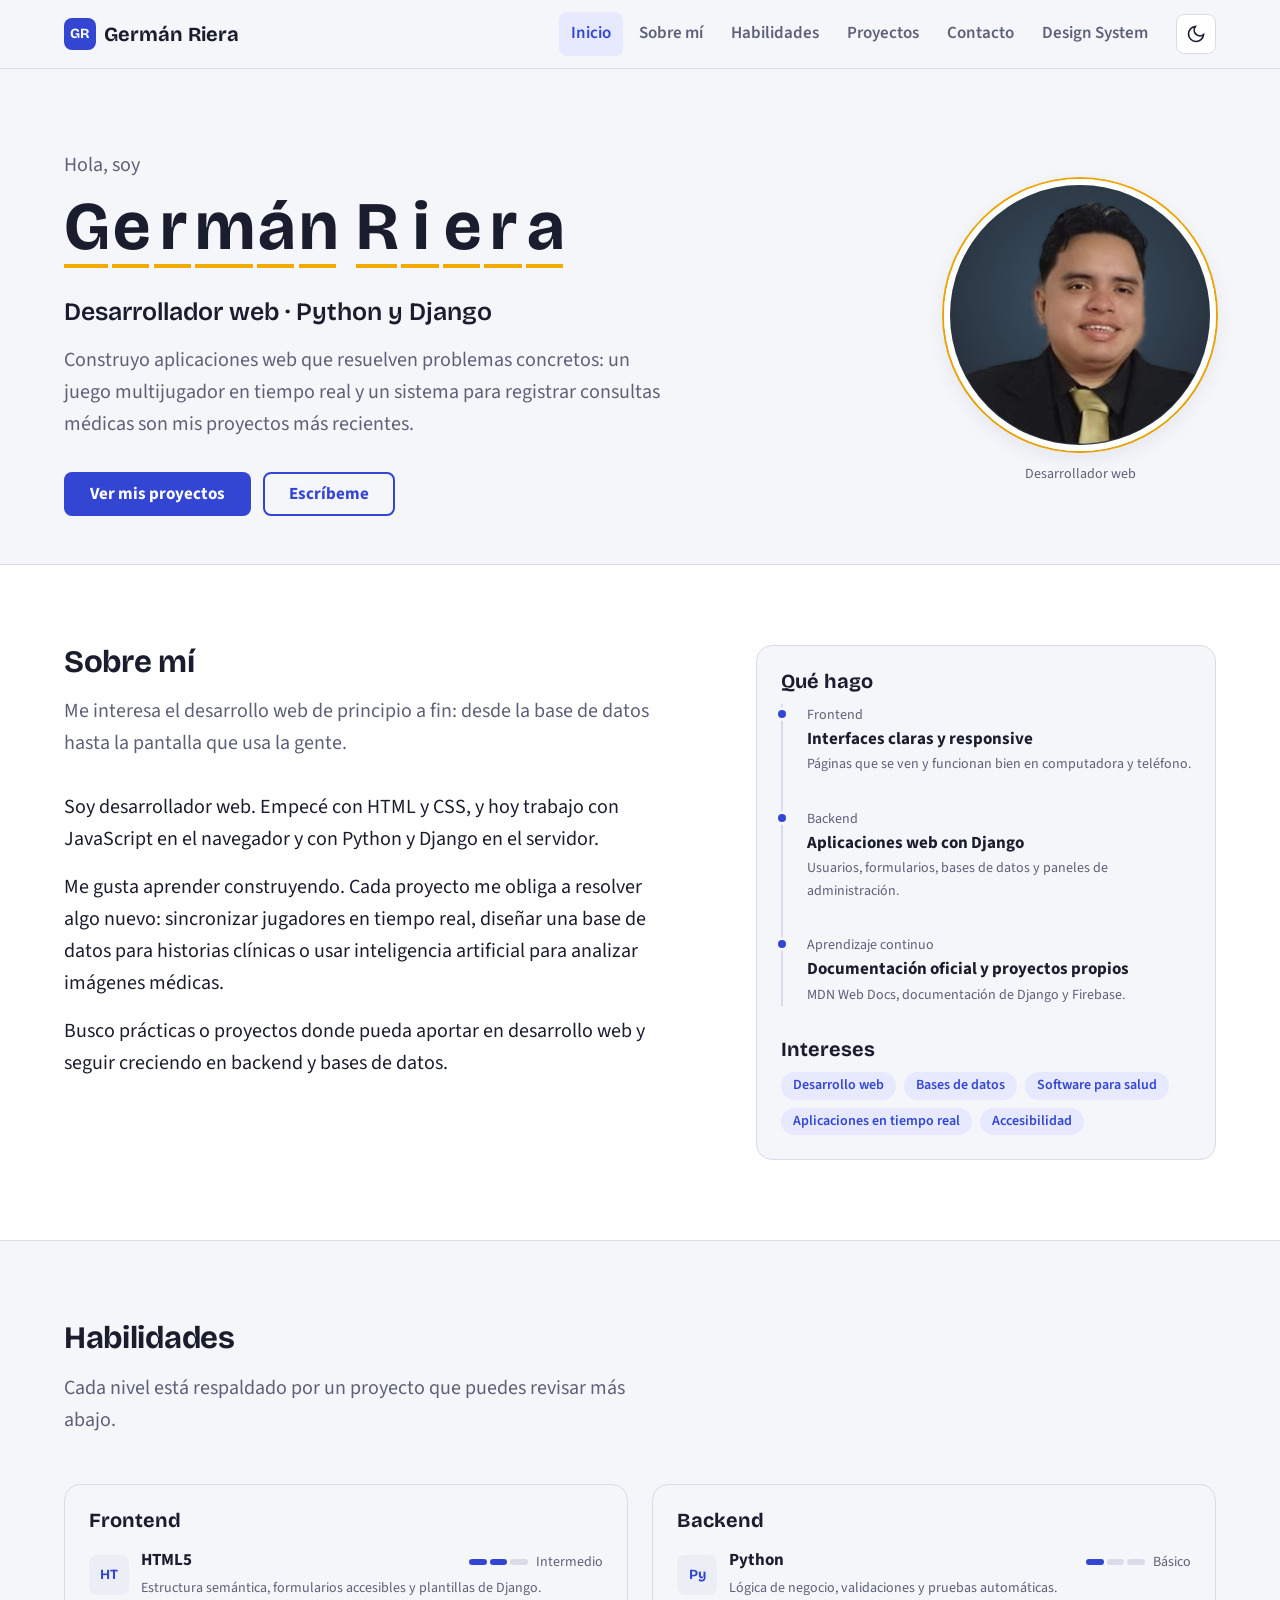
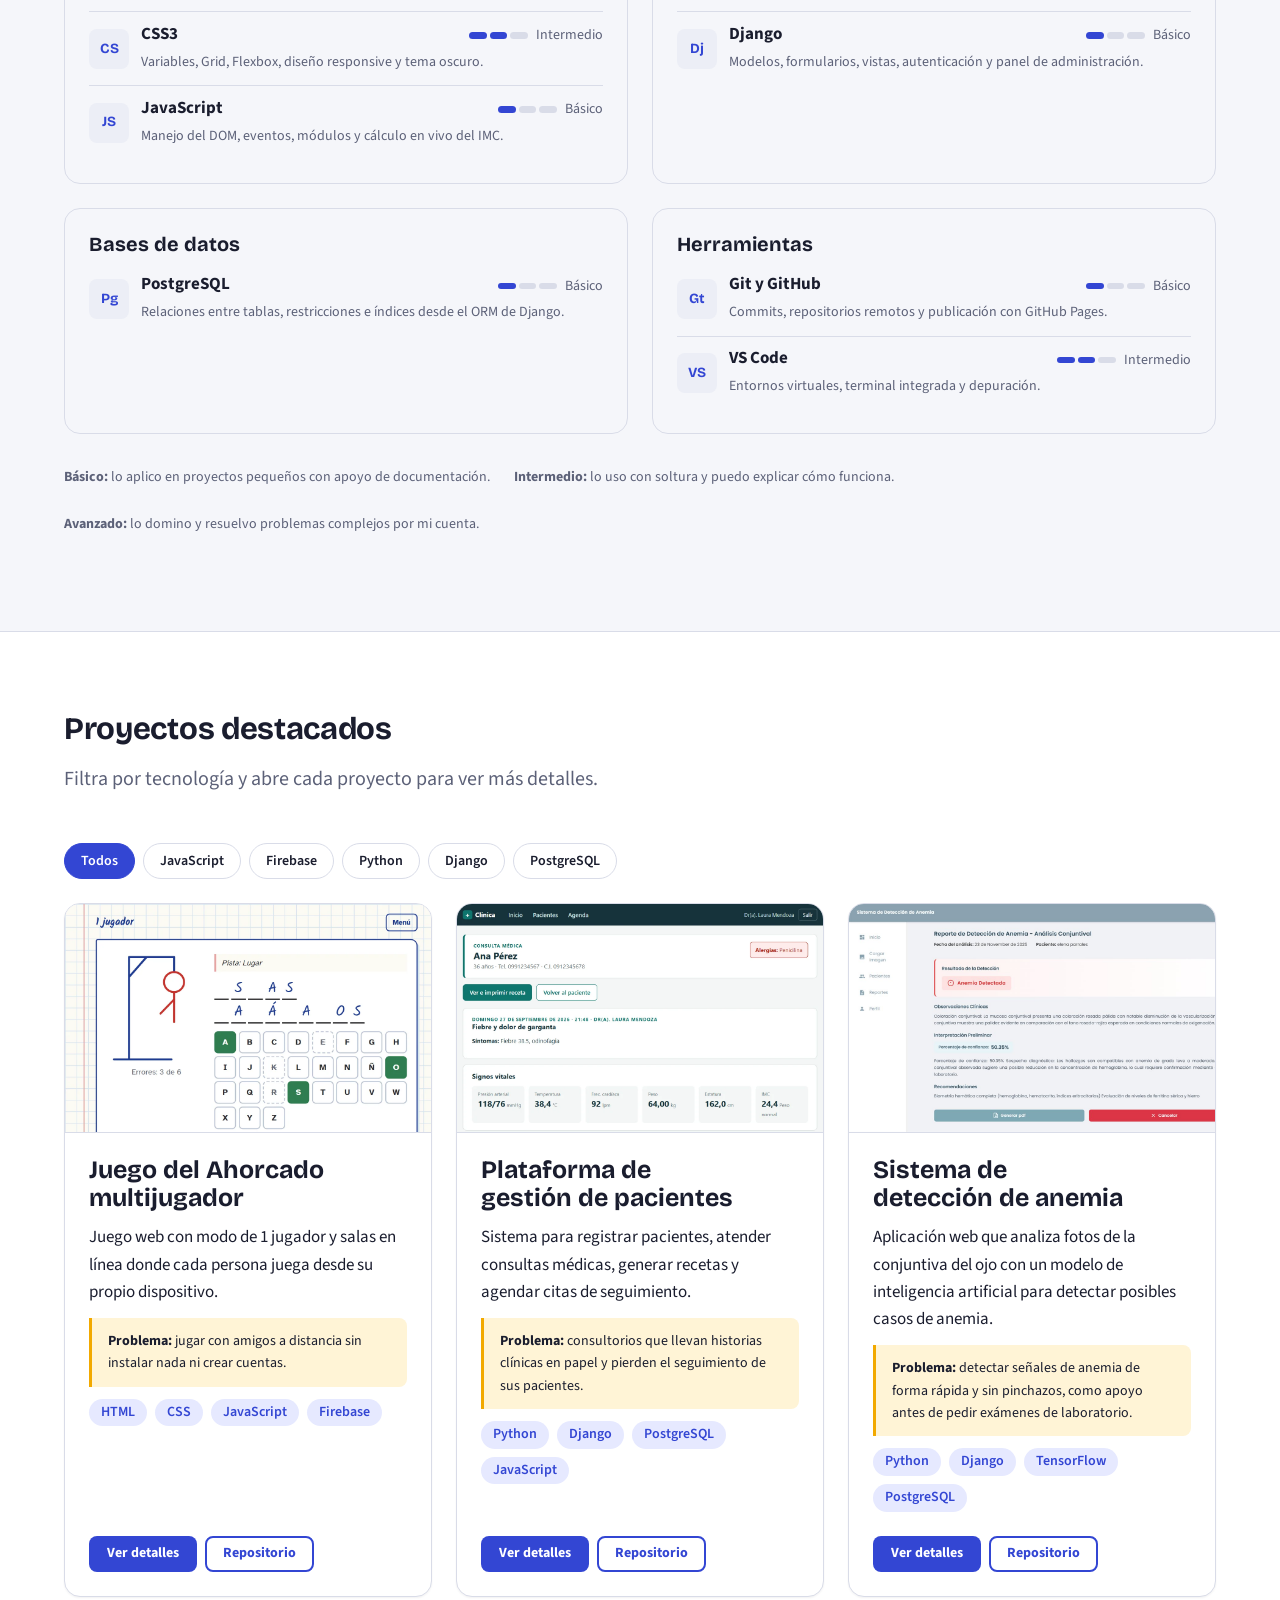
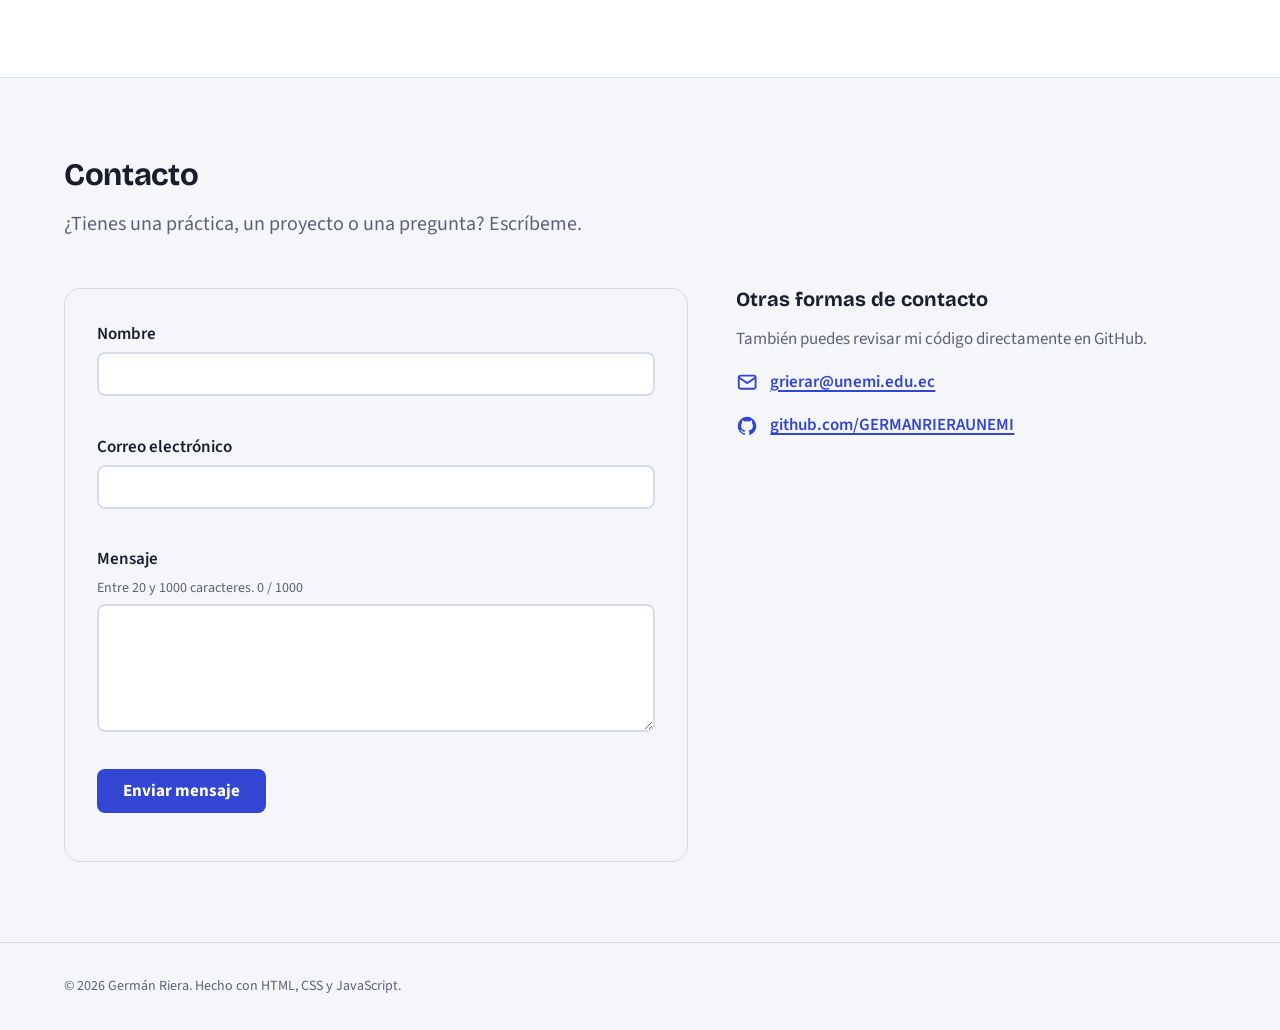
==== commit 339fe1f9: "Actualiza Sobre mí, el nombre, las capturas de proyectos y el README - Sobre mí: el título pasa a la" ====
--- a/index.html
+++ b/index.html
@@ -87,13 +87,13 @@
     <!-- ================= Sobre mí ================= -->
     <section class="section section--alt" id="sobre-mi" aria-labelledby="titulo-sobre-mi">
       <div class="container">
-        <header class="section__header">
-          <h2 id="titulo-sobre-mi">Sobre mí</h2>
-          <p>Me interesa el desarrollo web de principio a fin: desde la base de datos hasta la pantalla que usa la gente.</p>
-        </header>
-
         <div class="about__grid">
           <div class="about__text">
+            <header class="section__header">
+              <h2 id="titulo-sobre-mi">Sobre mí</h2>
+              <p>Me interesa el desarrollo web de principio a fin: desde la base de datos hasta la pantalla que usa la gente.</p>
+            </header>
+
             <!-- EDITAR: cuenta tu historia con tus propias palabras -->
             <p>
               Soy desarrollador web. Empecé con HTML y CSS, y hoy trabajo con JavaScript en el navegador
@@ -274,7 +274,7 @@
           <!-- Proyecto 1 -->
           <article class="card" data-tech="html css javascript firebase">
             <figure class="card__media">
-              <img src="assets/img/proyecto-ahorcado.webp" alt="Partida del juego del ahorcado con la palabra CASA a medio descubrir y el teclado en pantalla" width="1200" height="750" loading="lazy">
+              <img src="assets/img/proyecto-ahorcado.webp" alt="Partida del juego del ahorcado en modo 1 jugador, con la pista Lugar, letras acertadas y 3 errores de 6" width="1200" height="750" loading="lazy">
             </figure>
             <div class="card__body">
               <h3 class="card__title">Juego del Ahorcado multijugador</h3>
@@ -311,7 +311,7 @@
           <!-- Proyecto 2 -->
           <article class="card" data-tech="python django postgresql javascript html css">
             <figure class="card__media">
-              <img src="assets/img/proyecto-clinica.webp" alt="Detalle de una consulta médica con signos vitales, IMC, receta y cita de seguimiento" width="1200" height="750" loading="lazy">
+              <img src="assets/img/proyecto-clinica.webp" alt="Detalle de una consulta médica con datos del paciente, alerta de alergias, síntomas y signos vitales con el IMC" width="1200" height="750" loading="lazy">
             </figure>
             <div class="card__body">
               <h3 class="card__title">Plataforma de gestión de pacientes</h3>
@@ -455,7 +455,6 @@
   <footer class="footer">
     <div class="footer__inner container">
       <p>© <span data-year>2026</span> Germán Riera. Hecho con HTML, CSS y JavaScript.</p>
-      <p><a href="design-system.html">Design System</a></p>
     </div>
   </footer>
 
--- a/css/tokens.css
+++ b/css/tokens.css
@@ -32,7 +32,7 @@
   --text-xl: 1.5625rem;
   --text-2xl: 1.953rem;
   --text-3xl: clamp(2.2rem, 4vw + 1rem, 3.3rem);
-  --text-hero: clamp(2.8rem, 8vw + 0.5rem, 6rem);
+  --text-hero: clamp(2.4rem, 5vw + 0.75rem, 4.25rem);
 
   --weight-regular: 400;
   --weight-semibold: 600;
--- a/css/layout.css
+++ b/css/layout.css
@@ -103,6 +103,11 @@
 
 .about__text p {
   font-size: var(--text-lg);
+}
+
+/* El título va dentro de la columna izquierda para que el cuadro lateral quede a su altura */
+.about__text .section__header {
+  margin-bottom: var(--space-xl);
 }
 
 .about__aside {
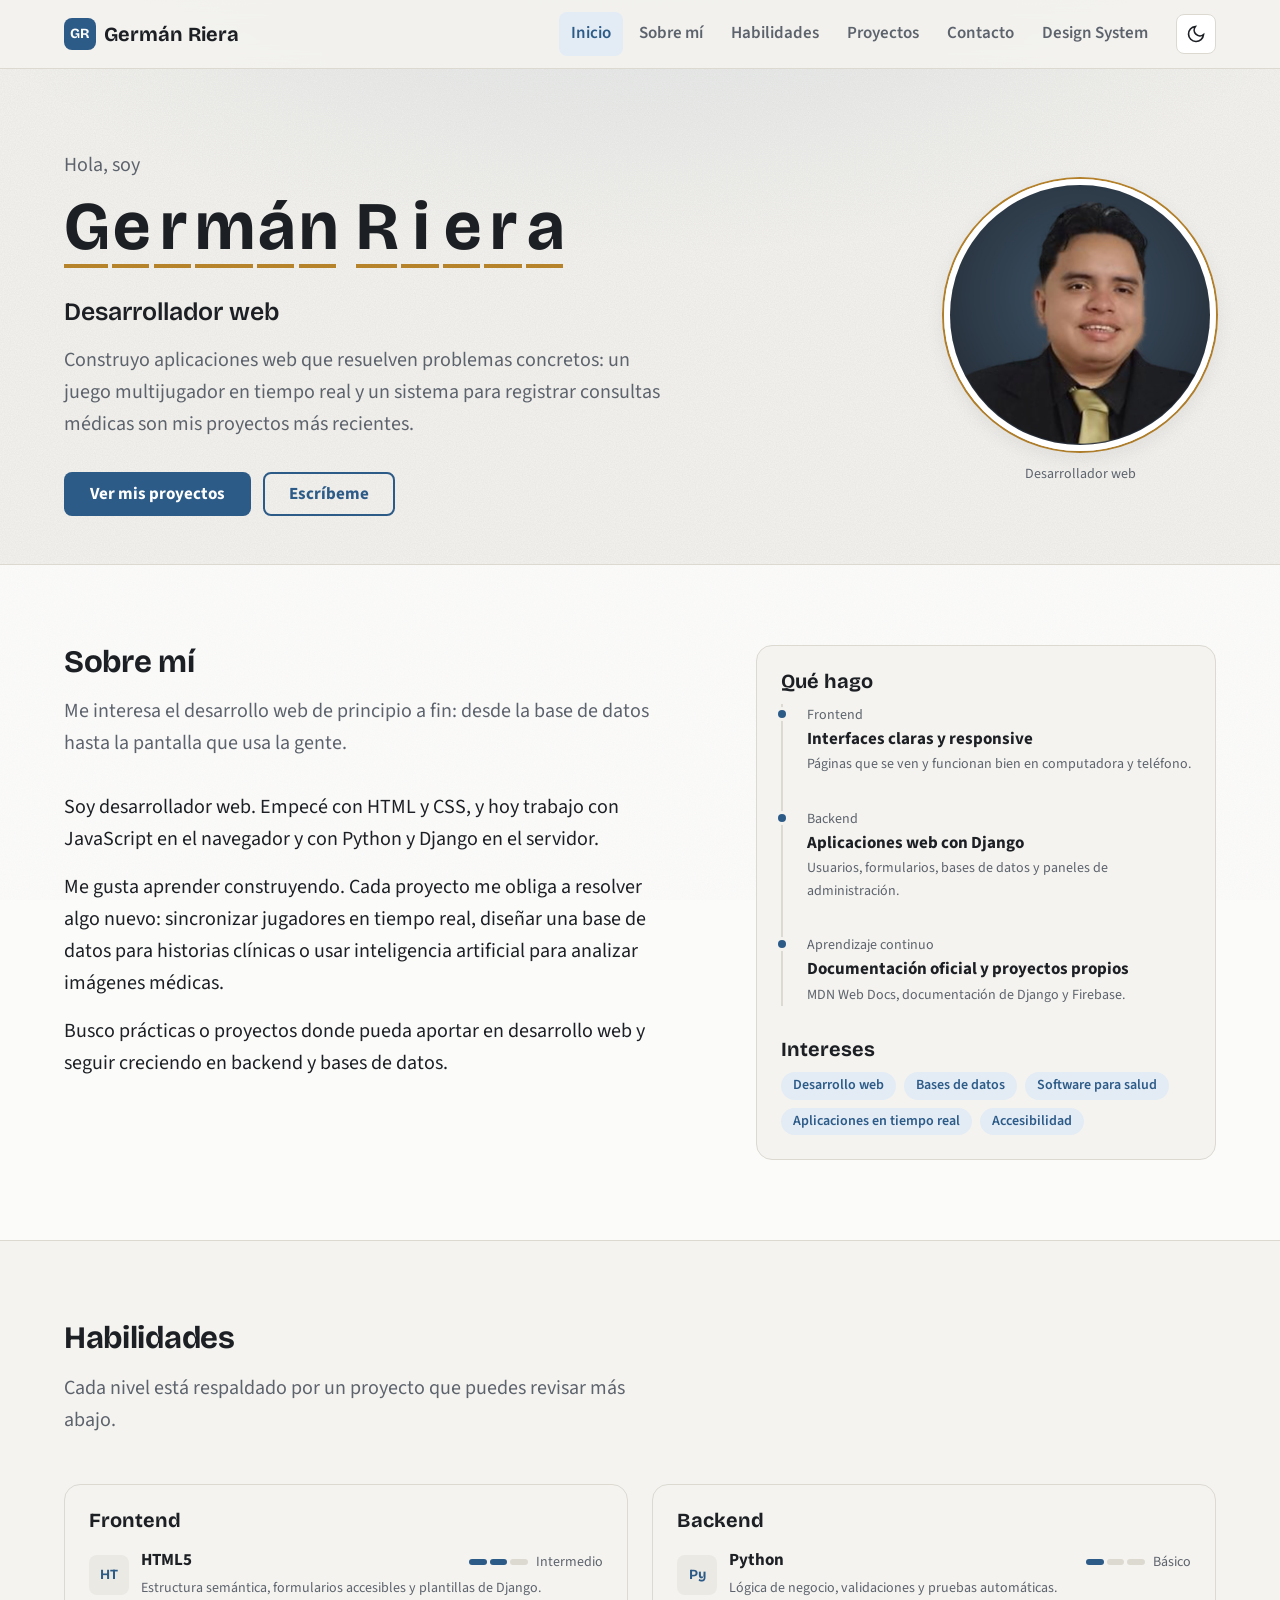
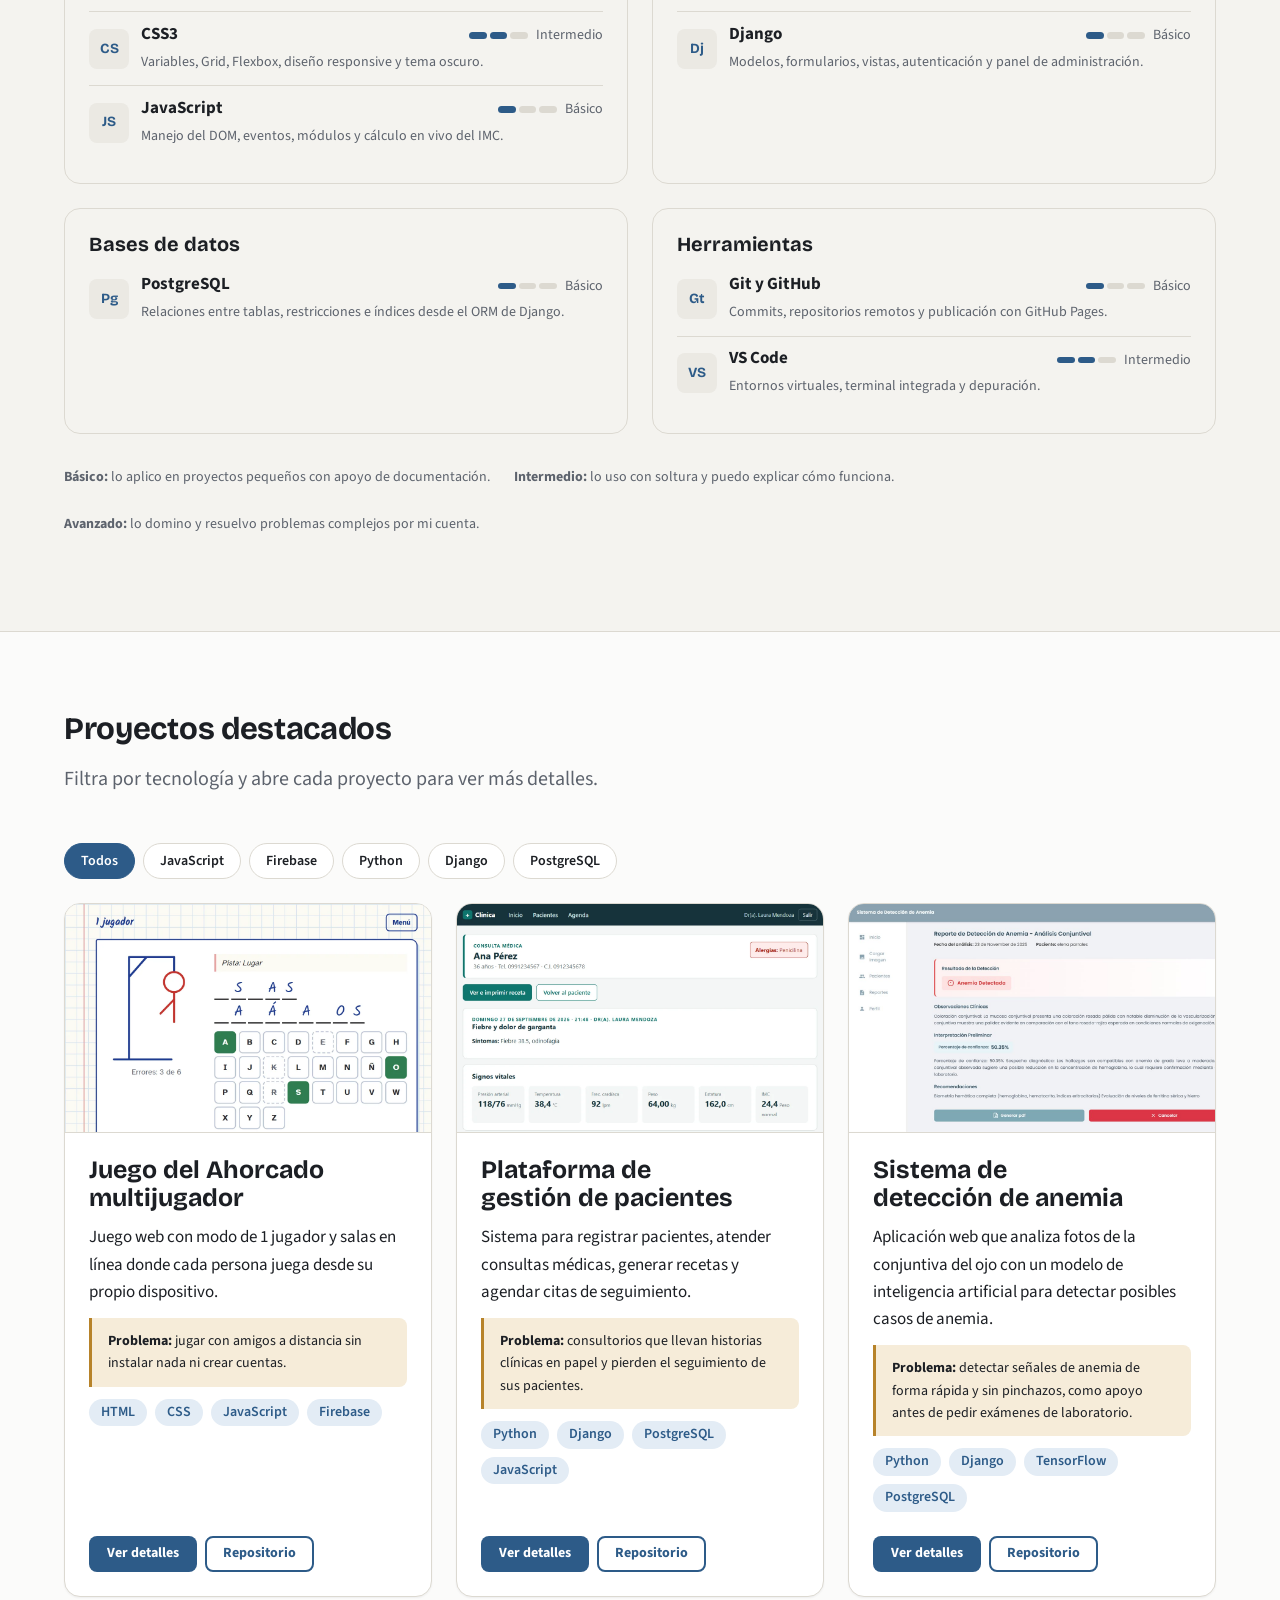
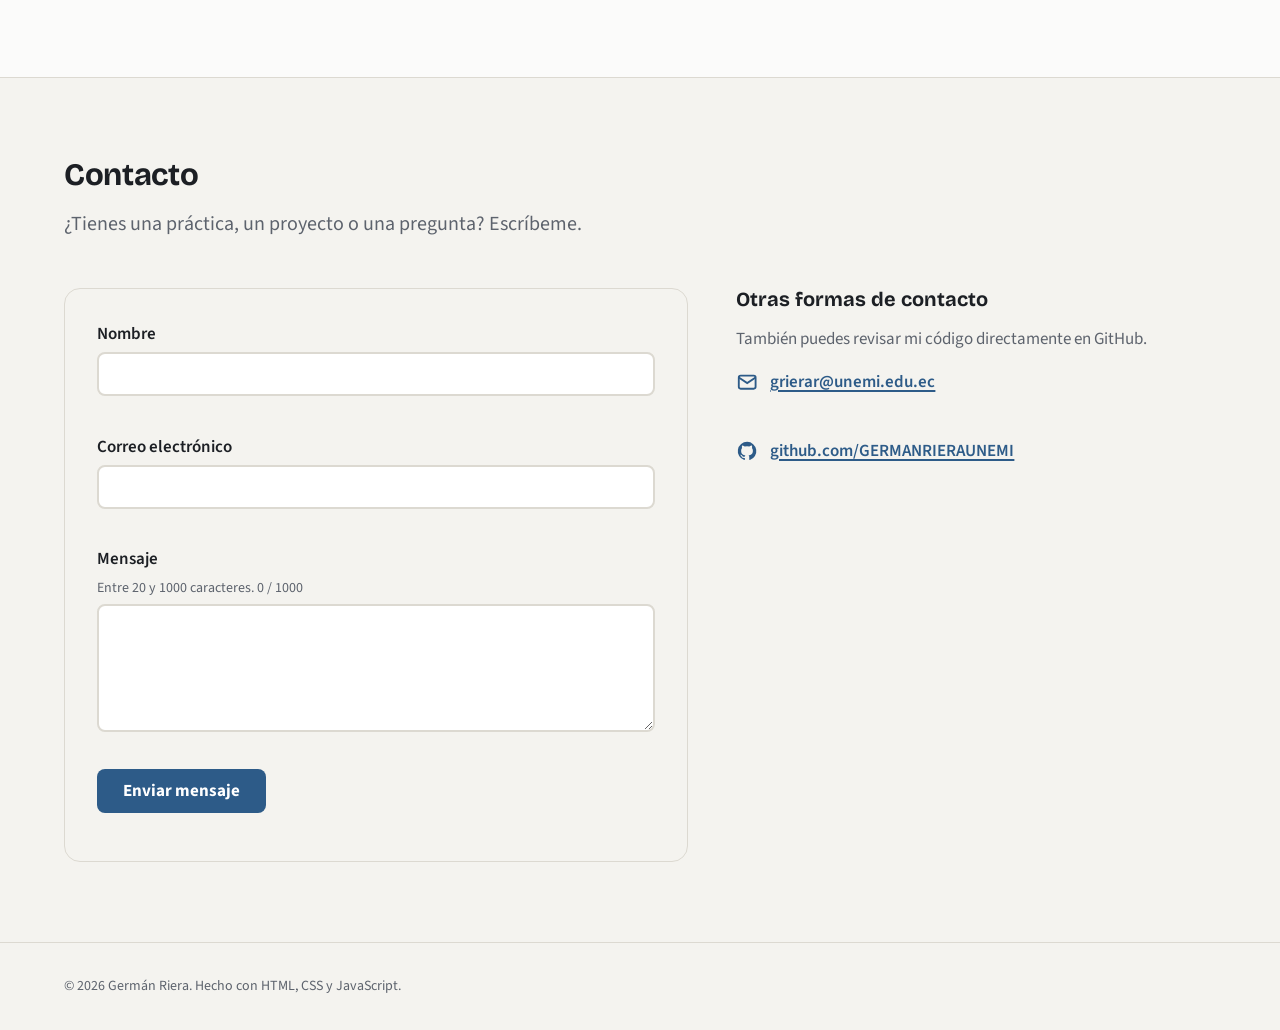
==== commit abe0e0a3: "Cambia la paleta a tema grafito y mejora la sección de contacto - Colores: nuevo tema oscuro "grafit" ====
--- a/index.html
+++ b/index.html
@@ -66,7 +66,7 @@
           <p class="hero__greeting">Hola, soy</p>
           <!-- EDITAR: tu nombre completo -->
           <h1 class="hero__name" id="titulo-inicio" data-reveal-name>Germán Riera</h1>
-          <p class="hero__role">Desarrollador web · Python y Django</p>
+          <p class="hero__role">Desarrollador web</p>
           <p class="hero__intro">
             Construyo aplicaciones web que resuelven problemas concretos: un juego multijugador
             en tiempo real y un sistema para registrar consultas médicas son mis proyectos más recientes.
@@ -432,11 +432,12 @@
             <p class="text-muted">También puedes revisar mi código directamente en GitHub.</p>
             <ul class="contact__links">
               <li>
-                <!-- Correo profesional -->
-                <a href="mailto:grierar@unemi.edu.ec">
+                <!-- Correo profesional: al hacer clic se copia, sin abrir otra pestaña -->
+                <button class="contact__copy" type="button" data-copy-email="grierar@unemi.edu.ec">
                   <svg viewBox="0 0 24 24" fill="none" stroke="currentColor" stroke-width="2" aria-hidden="true"><rect x="3" y="5" width="18" height="14" rx="2"/><path d="m3 7 9 6 9-6"/></svg>
                   grierar@unemi.edu.ec
-                </a>
+                </button>
+                <span class="contact__copy-status" role="status" data-copy-status></span>
               </li>
               <li>
                 <a href="https://github.com/GERMANRIERAUNEMI" target="_blank" rel="noopener">
--- a/css/tokens.css
+++ b/css/tokens.css
@@ -5,21 +5,29 @@
    ========================================================================== */
 
 :root {
-  /* ---------- Colores: tema claro ---------- */
-  --color-primary: #3346d3;          /* azul tinta: enlaces, botones, foco */
-  --color-primary-hover: #2636b0;
-  --color-primary-soft: #e6e9ff;     /* fondos suaves del color primario */
-  --color-secondary: #f2a900;        /* amarillo resaltador: detalles y énfasis */
-  --color-secondary-soft: #fff4d6;
-  --color-background: #f5f6fa;
+  /* ---------- Colores: tema claro ("papel") ---------- */
+  --color-primary: #2d5b88;          /* azul acero: enlaces, botones, foco */
+  --color-primary-hover: #22476c;
+  --color-primary-soft: #e3ecf5;     /* fondos suaves del color primario */
+  --color-secondary: #b7832a;        /* dorado: detalles y énfasis */
+  --color-secondary-soft: #f6ecd9;
+  --color-background: #f4f3ef;
   --color-surface: #ffffff;
-  --color-surface-alt: #eceef6;
-  --color-text: #1a1d2e;
-  --color-text-muted: #5c6178;
-  --color-border: #d9dce8;
+  --color-surface-alt: #ebe9e3;
+  --color-text: #1c1f24;
+  --color-text-muted: #5d636d;
+  --color-border: #dcd9d1;
   --color-on-primary: #ffffff;       /* texto sobre el color primario */
-  --color-success: #1f7a4d;
-  --color-error: #c0362c;
+  --color-success: #2f7a54;
+  --color-error: #b83b30;
+
+  /* ---------- Fondo de la página ----------
+     Una luz suave desde arriba (como un fondo de estudio fotográfico)
+     y una textura de grano muy sutil para que no se vea plano. */
+  --bg-glow:
+    radial-gradient(ellipse 80% 55% at 50% -10%, rgb(45 91 136 / 0.10), transparent 70%);
+  --bg-texture: url("data:image/svg+xml,%3Csvg xmlns='http://www.w3.org/2000/svg' width='160' height='160'%3E%3Cfilter id='n'%3E%3CfeTurbulence type='fractalNoise' baseFrequency='.85' numOctaves='3' stitchTiles='stitch'/%3E%3CfeColorMatrix values='0 0 0 0 0 0 0 0 0 0 0 0 0 0 0 0 0 0 .05 0'/%3E%3C/filter%3E%3Crect width='100%25' height='100%25' filter='url(%23n)'/%3E%3C/svg%3E");
+  --section-alt-opacity: 70%;        /* las secciones alternas dejan ver la luz del fondo */
 
   /* ---------- Tipografía ---------- */
   --font-display: "Bricolage Grotesque", "Segoe UI", system-ui, sans-serif;
@@ -82,20 +90,28 @@
 /* ---------- Colores: tema oscuro ----------
    Se aplica al elegir "oscuro" con el botón (data-theme="dark"). */
 :root[data-theme="dark"] {
-  --color-primary: #8f9cff;
-  --color-primary-hover: #b0b9ff;
-  --color-primary-soft: #232a55;
-  --color-secondary: #ffc53d;
-  --color-secondary-soft: #3a3016;
-  --color-background: #12141f;
-  --color-surface: #1b1e2c;
-  --color-surface-alt: #242838;
-  --color-text: #e8eaf4;
-  --color-text-muted: #a3a8c0;
-  --color-border: #33384d;
-  --color-on-primary: #12141f;
-  --color-success: #6fd3a0;
-  --color-error: #ff8a80;
+  /* Tema "grafito": negro carbón con luz gris azulada, azul acero y dorado */
+  --color-primary: #8cb8e6;
+  --color-primary-hover: #b3d1f0;
+  --color-primary-soft: #1b2838;
+  --color-secondary: #e2b65c;
+  --color-secondary-soft: #342a17;
+  --color-background: #0e1013;
+  --color-surface: #171a1f;
+  --color-surface-alt: #1f2329;
+  --color-text: #eceef1;
+  --color-text-muted: #a0a7b2;
+  --color-border: #2c3139;
+  --color-on-primary: #0e1013;
+  --color-success: #7fd1a4;
+  --color-error: #ff8f84;
+
+  --bg-glow:
+    radial-gradient(ellipse 70% 55% at 50% -8%, rgb(128 146 176 / 0.24), transparent 70%),
+    radial-gradient(ellipse 45% 40% at 90% 35%, rgb(140 184 230 / 0.07), transparent 70%),
+    radial-gradient(ellipse 45% 40% at 5% 80%, rgb(226 182 92 / 0.04), transparent 70%);
+  --bg-texture: url("data:image/svg+xml,%3Csvg xmlns='http://www.w3.org/2000/svg' width='160' height='160'%3E%3Cfilter id='n'%3E%3CfeTurbulence type='fractalNoise' baseFrequency='.85' numOctaves='3' stitchTiles='stitch'/%3E%3CfeColorMatrix values='0 0 0 0 1 0 0 0 0 1 0 0 0 0 1 0 0 0 .045 0'/%3E%3C/filter%3E%3Crect width='100%25' height='100%25' filter='url(%23n)'/%3E%3C/svg%3E");
+  --section-alt-opacity: 55%;
 
   --shadow-sm: 0 1px 2px rgb(0 0 0 / 0.3);
   --shadow-card: 0 6px 20px rgb(0 0 0 / 0.35);
--- a/css/base.css
+++ b/css/base.css
@@ -21,7 +21,8 @@
 body {
   margin: 0;
   min-height: 100vh;
-  background: var(--color-background);
+  background: var(--bg-texture), var(--bg-glow), var(--color-background);
+  background-attachment: fixed;
   color: var(--color-text);
   font-family: var(--font-body);
   font-size: var(--text-base);
--- a/css/components.css
+++ b/css/components.css
@@ -485,7 +485,7 @@
 }
 
 .modal::backdrop {
-  background: rgb(18 20 31 / 0.6);
+  background: rgb(14 16 19 / 0.65);
 }
 
 .modal[open] {
--- a/css/layout.css
+++ b/css/layout.css
@@ -8,7 +8,7 @@
 }
 
 .section--alt {
-  background: var(--color-surface);
+  background: color-mix(in srgb, var(--color-surface) var(--section-alt-opacity), transparent);
   border-block: var(--border);
 }
 
@@ -243,6 +243,37 @@
   font-weight: var(--weight-semibold);
 }
 
+/* El correo es un botón (copia la dirección) pero se ve igual que los enlaces */
+.contact__copy {
+  overflow-wrap: anywhere;
+  display: flex;
+  align-items: center;
+  gap: var(--space-sm);
+  padding: 0;
+  border: 0;
+  background: none;
+  font: inherit;
+  font-weight: var(--weight-semibold);
+  color: var(--color-primary);
+  text-decoration: underline;
+  text-decoration-thickness: var(--border-width-strong);
+  text-underline-offset: 0.2em;
+  text-align: left;
+  cursor: pointer;
+}
+
+.contact__copy:hover {
+  color: var(--color-primary-hover);
+}
+
+.contact__copy-status {
+  display: block;
+  min-height: 1.25em;
+  margin-top: var(--space-xs);
+  font-size: var(--text-sm);
+  color: var(--color-success);
+}
+
 .contact__links svg {
   width: 1.4rem;
   height: 1.4rem;
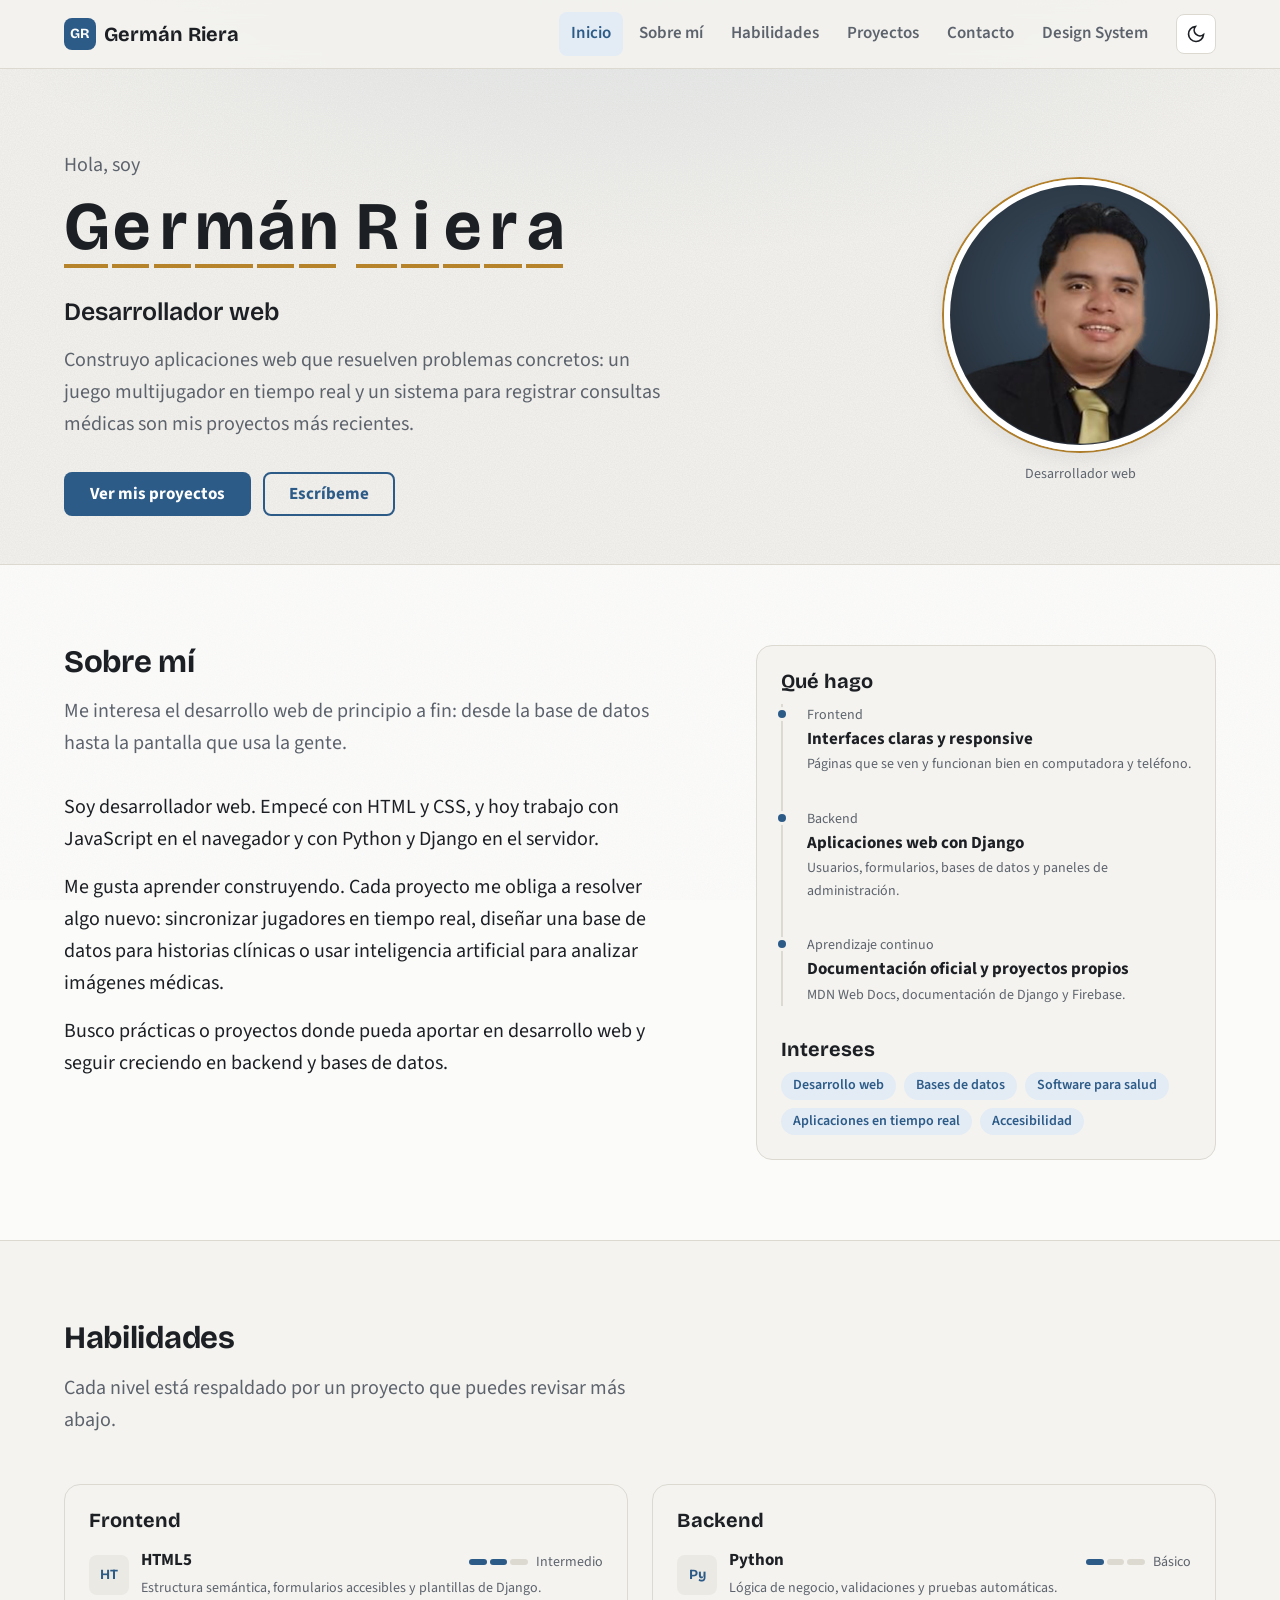
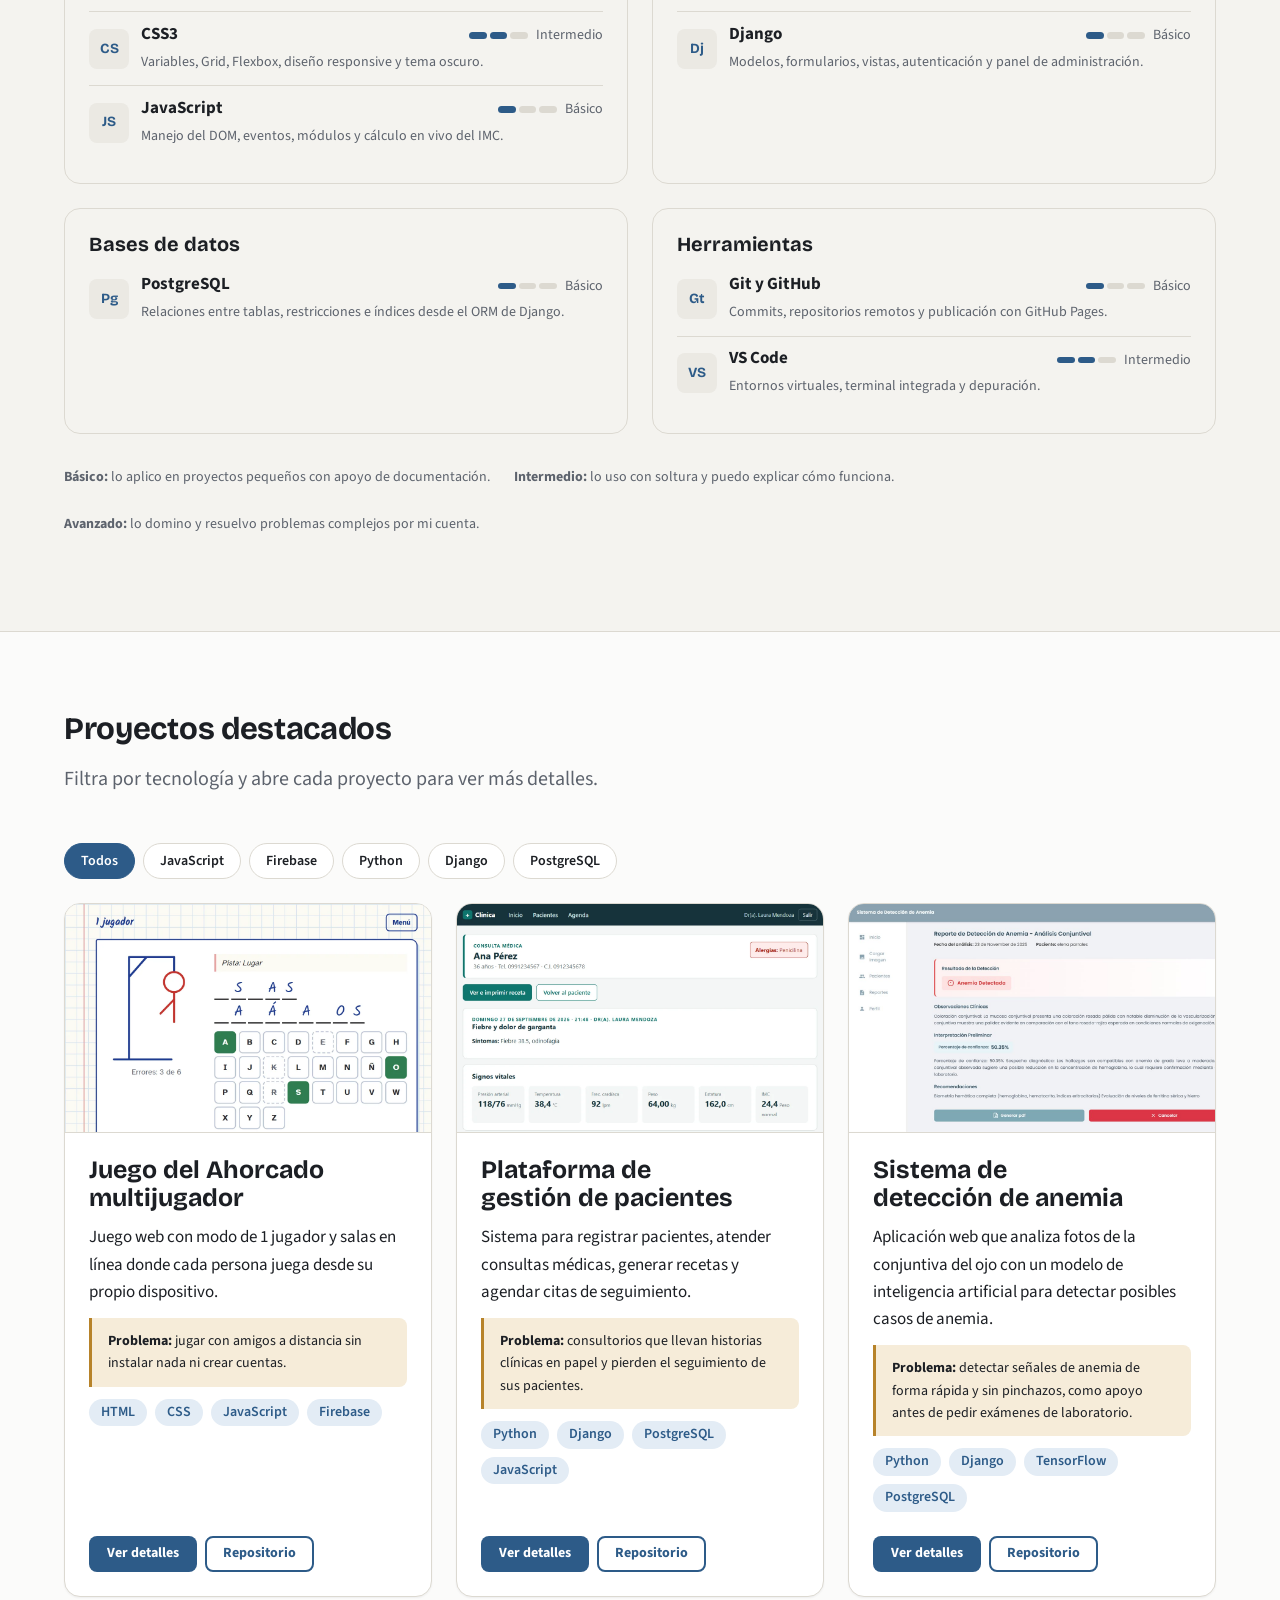
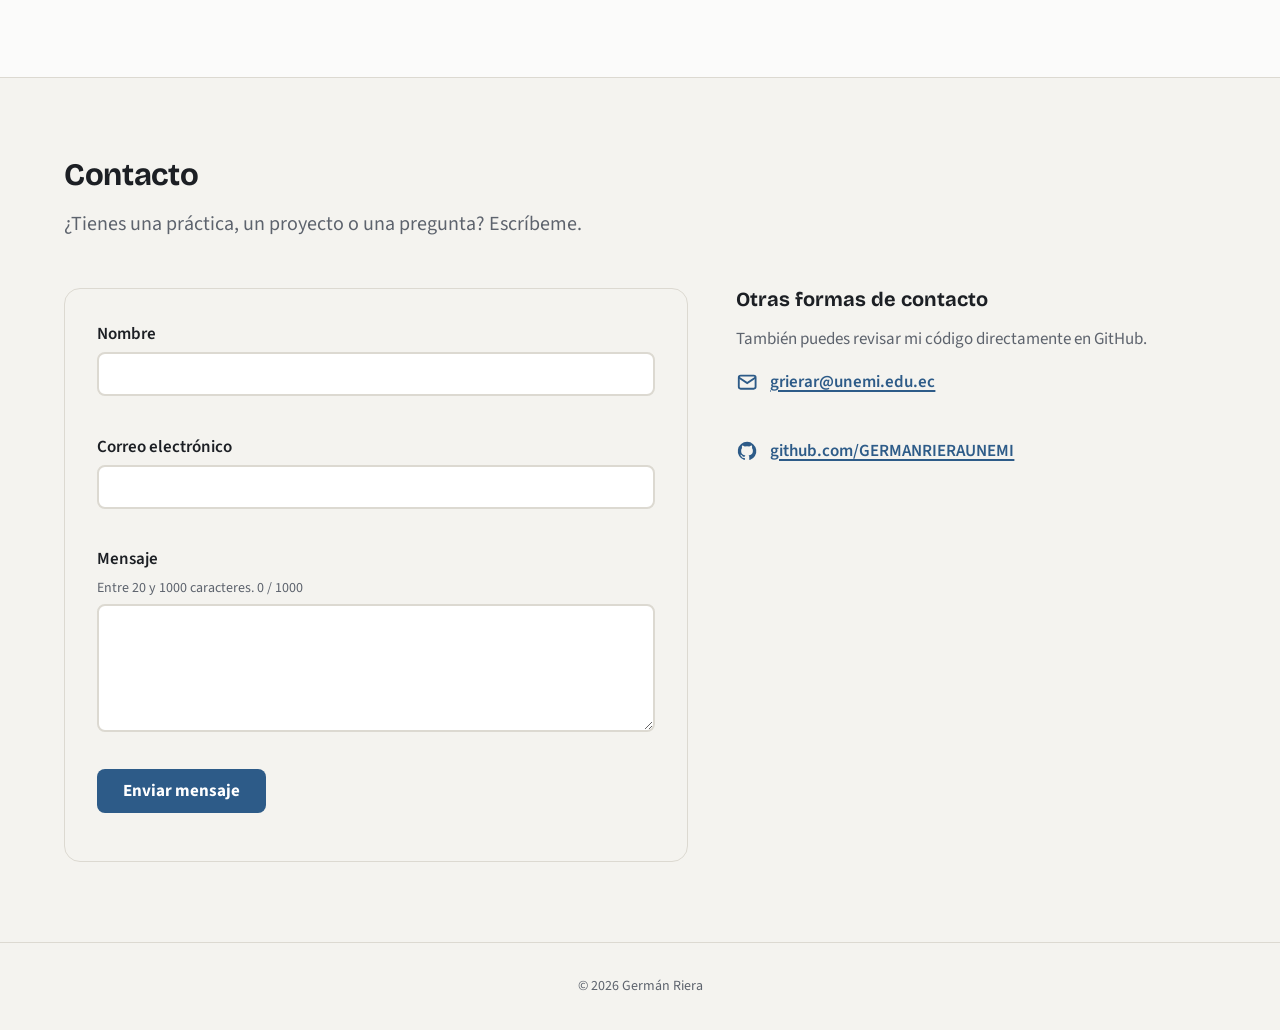
==== commit e466ef56: "Simplifica y centra el pie de página" ====
--- a/index.html
+++ b/index.html
@@ -3,7 +3,6 @@
 <head>
   <meta charset="UTF-8">
   <meta name="viewport" content="width=device-width, initial-scale=1">
-  <!-- EDITAR: tu nombre y una descripción corta -->
   <title>Germán Riera · Desarrollador web</title>
   <meta name="description" content="Portafolio de Germán Riera, desarrollador web. Proyectos con HTML, CSS, JavaScript, Python y Django.">
   <link rel="icon" href="assets/img/favicon.svg" type="image/svg+xml">
@@ -12,13 +11,11 @@
   <link rel="preconnect" href="https://fonts.gstatic.com" crossorigin>
   <link href="https://fonts.googleapis.com/css2?family=Bricolage+Grotesque:opsz,wght@12..96,600;12..96,700&family=Source+Sans+3:wght@400;600;700&display=swap" rel="stylesheet">
 
-  <!-- Estilos: primero las variables, luego la base, componentes y secciones -->
   <link rel="stylesheet" href="css/tokens.css">
   <link rel="stylesheet" href="css/base.css">
   <link rel="stylesheet" href="css/components.css">
   <link rel="stylesheet" href="css/layout.css">
 
-  <!-- Aplica el tema guardado antes de dibujar la página (evita un parpadeo) -->
   <script src="js/tema-inicial.js"></script>
   <script src="js/tema.js" defer></script>
   <script src="js/navegacion.js" defer></script>
@@ -29,7 +26,6 @@
 <body>
   <a class="skip-link" href="#contenido">Saltar al contenido</a>
 
-  <!-- ================= Encabezado y navegación ================= -->
   <header class="navbar">
     <nav class="navbar__inner container" aria-label="Principal">
       <a class="navbar__brand" href="#inicio">
@@ -59,12 +55,10 @@
 
   <main id="contenido">
 
-    <!-- ================= Inicio ================= -->
     <section class="hero" id="inicio" aria-labelledby="titulo-inicio">
       <div class="hero__grid container">
         <div>
           <p class="hero__greeting">Hola, soy</p>
-          <!-- EDITAR: tu nombre completo -->
           <h1 class="hero__name" id="titulo-inicio" data-reveal-name>Germán Riera</h1>
           <p class="hero__role">Desarrollador web</p>
           <p class="hero__intro">
@@ -84,7 +78,6 @@
       </div>
     </section>
 
-    <!-- ================= Sobre mí ================= -->
     <section class="section section--alt" id="sobre-mi" aria-labelledby="titulo-sobre-mi">
       <div class="container">
         <div class="about__grid">
@@ -94,7 +87,6 @@
               <p>Me interesa el desarrollo web de principio a fin: desde la base de datos hasta la pantalla que usa la gente.</p>
             </header>
 
-            <!-- EDITAR: cuenta tu historia con tus propias palabras -->
             <p>
               Soy desarrollador web. Empecé con HTML y CSS, y hoy trabajo con JavaScript en el navegador
               y con Python y Django en el servidor.
@@ -143,7 +135,6 @@
       </div>
     </section>
 
-    <!-- ================= Habilidades ================= -->
     <section class="section" id="habilidades" aria-labelledby="titulo-habilidades">
       <div class="container">
         <header class="section__header">
@@ -151,8 +142,6 @@
           <p>Cada nivel está respaldado por un proyecto que puedes revisar más abajo.</p>
         </header>
 
-        <!-- EDITAR: ajusta los niveles a lo que puedas explicar en tu presentación.
-             data-level: 1 = Básico, 2 = Intermedio, 3 = Avanzado -->
         <div class="skills__grid">
           <article class="skills__group">
             <h3>Frontend</h3>
@@ -251,7 +240,6 @@
       </div>
     </section>
 
-    <!-- ================= Proyectos ================= -->
     <section class="section section--alt" id="proyectos" aria-labelledby="titulo-proyectos">
       <div class="container">
         <header class="section__header">
@@ -271,7 +259,6 @@
 
         <div class="projects__grid">
 
-          <!-- Proyecto 1 -->
           <article class="card" data-tech="html css javascript firebase">
             <figure class="card__media">
               <img src="assets/img/proyecto-ahorcado.webp" alt="Partida del juego del ahorcado en modo 1 jugador, con la pista Lugar, letras acertadas y 3 errores de 6" width="1200" height="750" loading="lazy">
@@ -308,7 +295,6 @@
             </template>
           </article>
 
-          <!-- Proyecto 2 -->
           <article class="card" data-tech="python django postgresql javascript html css">
             <figure class="card__media">
               <img src="assets/img/proyecto-clinica.webp" alt="Detalle de una consulta médica con datos del paciente, alerta de alergias, síntomas y signos vitales con el IMC" width="1200" height="750" loading="lazy">
@@ -346,7 +332,6 @@
             </template>
           </article>
 
-          <!-- Proyecto 3 -->
           <article class="card" data-tech="python django tensorflow postgresql javascript html css">
             <figure class="card__media">
               <img src="assets/img/proyecto-anemia.jpg" alt="Reporte de un análisis conjuntival con el resultado Anemia Detectada, observaciones clínicas y porcentaje de confianza" width="1200" height="750" loading="lazy">
@@ -390,7 +375,6 @@
       </div>
     </section>
 
-    <!-- ================= Contacto ================= -->
     <section class="section" id="contacto" aria-labelledby="titulo-contacto">
       <div class="container">
         <header class="section__header">
@@ -399,7 +383,6 @@
         </header>
 
         <div class="contact__grid">
-          <!-- data-email es el correo que recibirá los mensajes -->
           <form class="contact__form" novalidate data-contact-form data-email="grierar@unemi.edu.ec">
             <div class="field">
               <label class="field__label" for="nombre">Nombre</label>
@@ -420,7 +403,6 @@
               <span class="field__error" id="error-mensaje" aria-live="polite"></span>
             </div>
 
-            <!-- Campo trampa anti-spam: las personas no lo ven, los bots lo llenan -->
             <input type="text" name="_honey" tabindex="-1" autocomplete="off" aria-hidden="true" style="display:none">
 
             <button class="btn btn--primary" type="submit">Enviar mensaje</button>
@@ -432,7 +414,6 @@
             <p class="text-muted">También puedes revisar mi código directamente en GitHub.</p>
             <ul class="contact__links">
               <li>
-                <!-- Correo profesional: al hacer clic se copia, sin abrir otra pestaña -->
                 <button class="contact__copy" type="button" data-copy-email="grierar@unemi.edu.ec">
                   <svg viewBox="0 0 24 24" fill="none" stroke="currentColor" stroke-width="2" aria-hidden="true"><rect x="3" y="5" width="18" height="14" rx="2"/><path d="m3 7 9 6 9-6"/></svg>
                   grierar@unemi.edu.ec
@@ -452,14 +433,12 @@
     </section>
   </main>
 
-  <!-- ================= Pie de página ================= -->
   <footer class="footer">
     <div class="footer__inner container">
-      <p>© <span data-year>2026</span> Germán Riera. Hecho con HTML, CSS y JavaScript.</p>
+      <p>© <span data-year>2026</span> Germán Riera</p>
     </div>
   </footer>
 
-  <!-- Ventana con los detalles de cada proyecto (la llena js/proyectos.js) -->
   <dialog class="modal" aria-labelledby="modal-titulo" data-project-modal>
     <header class="modal__header">
       <h3 class="modal__title" id="modal-titulo"></h3>
--- a/css/tokens.css
+++ b/css/tokens.css
@@ -1,15 +1,8 @@
-/* ==========================================================================
-   tokens.css — Sistema visual del portafolio
-   Todas las decisiones de diseño viven aquí como CSS Custom Properties.
-   El resto de archivos CSS SOLO usa estas variables.
-   ========================================================================== */
-
 :root {
-  /* ---------- Colores: tema claro ("papel") ---------- */
-  --color-primary: #2d5b88;          /* azul acero: enlaces, botones, foco */
+  --color-primary: #2d5b88;
   --color-primary-hover: #22476c;
-  --color-primary-soft: #e3ecf5;     /* fondos suaves del color primario */
-  --color-secondary: #b7832a;        /* dorado: detalles y énfasis */
+  --color-primary-soft: #e3ecf5;
+  --color-secondary: #b7832a;
   --color-secondary-soft: #f6ecd9;
   --color-background: #f4f3ef;
   --color-surface: #ffffff;
@@ -17,23 +10,18 @@
   --color-text: #1c1f24;
   --color-text-muted: #5d636d;
   --color-border: #dcd9d1;
-  --color-on-primary: #ffffff;       /* texto sobre el color primario */
+  --color-on-primary: #ffffff;
   --color-success: #2f7a54;
   --color-error: #b83b30;
 
-  /* ---------- Fondo de la página ----------
-     Una luz suave desde arriba (como un fondo de estudio fotográfico)
-     y una textura de grano muy sutil para que no se vea plano. */
   --bg-glow:
     radial-gradient(ellipse 80% 55% at 50% -10%, rgb(45 91 136 / 0.10), transparent 70%);
   --bg-texture: url("data:image/svg+xml,%3Csvg xmlns='http://www.w3.org/2000/svg' width='160' height='160'%3E%3Cfilter id='n'%3E%3CfeTurbulence type='fractalNoise' baseFrequency='.85' numOctaves='3' stitchTiles='stitch'/%3E%3CfeColorMatrix values='0 0 0 0 0 0 0 0 0 0 0 0 0 0 0 0 0 0 .05 0'/%3E%3C/filter%3E%3Crect width='100%25' height='100%25' filter='url(%23n)'/%3E%3C/svg%3E");
-  --section-alt-opacity: 70%;        /* las secciones alternas dejan ver la luz del fondo */
+  --section-alt-opacity: 70%;
 
-  /* ---------- Tipografía ---------- */
   --font-display: "Bricolage Grotesque", "Segoe UI", system-ui, sans-serif;
   --font-body: "Source Sans 3", "Segoe UI", system-ui, -apple-system, sans-serif;
 
-  /* Escala tipográfica (razón 1.25) */
   --text-sm: 0.875rem;
   --text-base: 1.0625rem;
   --text-lg: 1.25rem;
@@ -48,38 +36,33 @@
   --leading-tight: 1.1;
   --leading-normal: 1.6;
 
-  /* ---------- Espaciado (escala base 4px) ---------- */
-  --space-2xs: 0.25rem;  /*  4px */
-  --space-xs: 0.5rem;    /*  8px */
-  --space-sm: 0.75rem;   /* 12px */
-  --space-md: 1rem;      /* 16px */
-  --space-lg: 1.5rem;    /* 24px */
-  --space-xl: 2rem;      /* 32px */
-  --space-2xl: 3rem;     /* 48px */
-  --space-3xl: 5rem;     /* 80px */
+  --space-2xs: 0.25rem;
+  --space-xs: 0.5rem;
+  --space-sm: 0.75rem;
+  --space-md: 1rem;
+  --space-lg: 1.5rem;
+  --space-xl: 2rem;
+  --space-2xl: 3rem;
+  --space-3xl: 5rem;
 
-  /* ---------- Bordes y radios ---------- */
   --border-width: 1px;
   --border-width-strong: 2px;
   --border: var(--border-width) solid var(--color-border);
-  --radius-sm: 0.5rem;   /* botones, inputs */
-  --radius-md: 1rem;     /* cards */
-  --radius-pill: 999px;  /* badges, filtros */
+  --radius-sm: 0.5rem;
+  --radius-md: 1rem;
+  --radius-pill: 999px;
 
-  /* ---------- Sombras ---------- */
   --shadow-sm: 0 1px 2px rgb(26 29 46 / 0.06);
   --shadow-card: 0 6px 20px rgb(26 29 46 / 0.08);
   --shadow-lift: 0 14px 34px rgb(26 29 46 / 0.14);
 
-  /* ---------- Tamaños ---------- */
   --container-max: 72rem;
-  --reading-max: 38rem;          /* ancho cómodo para leer párrafos */
+  --reading-max: 38rem;
   --header-height: 4.25rem;
   --avatar-size: clamp(11rem, 22vw, 17rem);
   --icon-size: 2.5rem;
-  --control-height: 2.75rem;     /* altura mínima táctil de botones e inputs */
+  --control-height: 2.75rem;
 
-  /* ---------- Movimiento ---------- */
   --duration-fast: 150ms;
   --duration-base: 250ms;
   --ease-out: cubic-bezier(0.2, 0.8, 0.2, 1);
@@ -87,10 +70,7 @@
   color-scheme: light;
 }
 
-/* ---------- Colores: tema oscuro ----------
-   Se aplica al elegir "oscuro" con el botón (data-theme="dark"). */
 :root[data-theme="dark"] {
-  /* Tema "grafito": negro carbón con luz gris azulada, azul acero y dorado */
   --color-primary: #8cb8e6;
   --color-primary-hover: #b3d1f0;
   --color-primary-soft: #1b2838;
@@ -120,7 +100,6 @@
   color-scheme: dark;
 }
 
-/* Quien pide menos movimiento en su sistema no ve animaciones */
 @media (prefers-reduced-motion: reduce) {
   :root {
     --duration-fast: 0ms;
--- a/css/base.css
+++ b/css/base.css
@@ -1,7 +1,3 @@
-/* ==========================================================================
-   base.css — Reset, tipografía y utilidades generales
-   ========================================================================== */
-
 *,
 *::before,
 *::after {
@@ -38,7 +34,6 @@
   height: auto;
 }
 
-/* ---------- Encabezados ---------- */
 h1, h2, h3, h4 {
   font-family: var(--font-display);
   font-weight: var(--weight-bold);
@@ -57,7 +52,6 @@
   max-width: var(--reading-max);
 }
 
-/* ---------- Enlaces ---------- */
 a {
   color: var(--color-primary);
   text-decoration-thickness: var(--border-width-strong);
@@ -68,14 +62,12 @@
   color: var(--color-primary-hover);
 }
 
-/* ---------- Foco visible para navegar con teclado ---------- */
 :focus-visible {
   outline: 3px solid var(--color-secondary);
   outline-offset: 3px;
   border-radius: var(--radius-sm);
 }
 
-/* ---------- Utilidades ---------- */
 .container {
   width: min(100% - 2 * var(--space-lg), var(--container-max));
   margin-inline: auto;
@@ -89,7 +81,6 @@
   font-size: var(--text-sm);
 }
 
-/* Oculta visualmente pero lo mantiene para lectores de pantalla */
 .sr-only {
   position: absolute;
   width: 1px;
@@ -102,7 +93,6 @@
   border: 0;
 }
 
-/* Enlace para saltar directo al contenido con el teclado */
 .skip-link {
   position: absolute;
   left: var(--space-md);
--- a/css/components.css
+++ b/css/components.css
@@ -1,11 +1,3 @@
-/* ==========================================================================
-   components.css — Componentes reutilizables
-   Cada componente se documenta en design-system.html.
-   ========================================================================== */
-
-/* --------------------------------------------------------------------------
-   Navbar
-   -------------------------------------------------------------------------- */
 .navbar {
   position: sticky;
   top: 0;
@@ -69,7 +61,6 @@
   background: var(--color-surface-alt);
 }
 
-/* Sección o página actual (lo marca js/navegacion.js) */
 .navbar__link[aria-current="true"],
 .navbar__link[aria-current="page"] {
   color: var(--color-primary);
@@ -77,10 +68,9 @@
 }
 
 .navbar .navbar__toggle {
-  display: none;  /* solo aparece en pantallas pequeñas */
-}
-
-/* Menú móvil: debajo de 52rem los enlaces se abren con el botón */
+  display: none;
+}
+
 @media (max-width: 52rem) {
   .navbar .navbar__toggle {
     display: inline-grid;
@@ -109,9 +99,6 @@
   }
 }
 
-/* --------------------------------------------------------------------------
-   Botones
-   -------------------------------------------------------------------------- */
 .btn {
   display: inline-flex;
   align-items: center;
@@ -162,7 +149,6 @@
   font-size: var(--text-sm);
 }
 
-/* Botón cuadrado solo con ícono (tema, menú, volver arriba) */
 .btn-icon {
   display: inline-grid;
   place-items: center;
@@ -187,14 +173,10 @@
   height: 1.25rem;
 }
 
-/* El ícono de sol/luna cambia según el tema */
 .theme-toggle .icon-sun { display: none; }
 :root[data-theme="dark"] .theme-toggle .icon-sun { display: block; }
 :root[data-theme="dark"] .theme-toggle .icon-moon { display: none; }
 
-/* --------------------------------------------------------------------------
-   Badge (tecnologías)
-   -------------------------------------------------------------------------- */
 .badge-list {
   display: flex;
   flex-wrap: wrap;
@@ -220,9 +202,6 @@
   color: var(--color-text);
 }
 
-/* --------------------------------------------------------------------------
-   Skill: nombre, nivel (3 segmentos) y descripción
-   -------------------------------------------------------------------------- */
 .skill {
   display: grid;
   grid-template-columns: auto 1fr;
@@ -272,7 +251,6 @@
   color: var(--color-text-muted);
 }
 
-/* Nivel: 3 segmentos. data-level = 1 (básico), 2 (intermedio), 3 (avanzado) */
 .level {
   display: inline-flex;
   align-items: center;
@@ -299,9 +277,6 @@
   background: var(--color-primary);
 }
 
-/* --------------------------------------------------------------------------
-   Card de proyecto
-   -------------------------------------------------------------------------- */
 .card {
   display: flex;
   flex-direction: column;
@@ -366,14 +341,10 @@
   padding-top: var(--space-sm);
 }
 
-/* Estado oculto por el filtro de proyectos */
 .card[hidden] {
   display: none;
 }
 
-/* --------------------------------------------------------------------------
-   Filtros (chips)
-   -------------------------------------------------------------------------- */
 .filters {
   display: flex;
   flex-wrap: wrap;
@@ -405,9 +376,6 @@
   color: var(--color-on-primary);
 }
 
-/* --------------------------------------------------------------------------
-   Campos de formulario
-   -------------------------------------------------------------------------- */
 .field {
   display: flex;
   flex-direction: column;
@@ -470,9 +438,6 @@
 .form-status--success { color: var(--color-success); }
 .form-status--error { color: var(--color-error); }
 
-/* --------------------------------------------------------------------------
-   Modal (usa el elemento <dialog>)
-   -------------------------------------------------------------------------- */
 .modal {
   width: min(100% - 2 * var(--space-md), 44rem);
   max-height: calc(100vh - 2 * var(--space-xl));
@@ -534,9 +499,6 @@
   padding-left: var(--space-lg);
 }
 
-/* --------------------------------------------------------------------------
-   Botón volver arriba
-   -------------------------------------------------------------------------- */
 .back-to-top {
   position: fixed;
   right: var(--space-lg);
@@ -555,9 +517,6 @@
   transform: none;
 }
 
-/* --------------------------------------------------------------------------
-   Avatar
-   -------------------------------------------------------------------------- */
 .avatar {
   margin: 0;
   justify-self: center;
--- a/css/layout.css
+++ b/css/layout.css
@@ -1,8 +1,3 @@
-/* ==========================================================================
-   layout.css — Distribución de cada sección de la página
-   ========================================================================== */
-
-/* ---------- Secciones ---------- */
 .section {
   padding-block: var(--space-3xl);
 }
@@ -21,7 +16,6 @@
   font-size: var(--text-lg);
 }
 
-/* ---------- Hero / Inicio ---------- */
 .hero {
   padding-block: var(--space-3xl) var(--space-2xl);
 }
@@ -39,7 +33,6 @@
   color: var(--color-text-muted);
 }
 
-/* El nombre aparece letra por letra sobre sus guiones, como en el ahorcado */
 .hero__name {
   font-size: var(--text-hero);
   line-height: 1;
@@ -93,7 +86,6 @@
   margin-top: var(--space-xl);
 }
 
-/* ---------- Sobre mí ---------- */
 .about__grid {
   display: grid;
   grid-template-columns: minmax(0, 1.4fr) minmax(0, 1fr);
@@ -105,7 +97,6 @@
   font-size: var(--text-lg);
 }
 
-/* El título va dentro de la columna izquierda para que el cuadro lateral quede a su altura */
 .about__text .section__header {
   margin-bottom: var(--space-xl);
 }
@@ -125,7 +116,6 @@
   margin-top: var(--space-xl);
 }
 
-/* Línea de tiempo de formación (sí es una secuencia) */
 .timeline {
   list-style: none;
   margin: 0;
@@ -165,7 +155,6 @@
   font-weight: var(--weight-bold);
 }
 
-/* ---------- Habilidades ---------- */
 .skills__grid {
   display: grid;
   grid-template-columns: repeat(auto-fit, minmax(min(100%, 26rem), 1fr));
@@ -199,7 +188,6 @@
   font-size: var(--text-sm);
 }
 
-/* ---------- Proyectos ---------- */
 .projects__grid {
   display: grid;
   grid-template-columns: repeat(auto-fill, minmax(min(100%, 20rem), 1fr));
@@ -212,7 +200,6 @@
   color: var(--color-text-muted);
 }
 
-/* ---------- Contacto ---------- */
 .contact__grid {
   display: grid;
   grid-template-columns: minmax(0, 1.3fr) minmax(0, 1fr);
@@ -236,14 +223,13 @@
 }
 
 .contact__links a {
-  overflow-wrap: anywhere;   /* los enlaces largos no se salen en teléfonos */
+  overflow-wrap: anywhere;
   display: flex;
   align-items: center;
   gap: var(--space-sm);
   font-weight: var(--weight-semibold);
 }
 
-/* El correo es un botón (copia la dirección) pero se ve igual que los enlaces */
 .contact__copy {
   overflow-wrap: anywhere;
   display: flex;
@@ -280,7 +266,6 @@
   flex-shrink: 0;
 }
 
-/* ---------- Footer ---------- */
 .footer {
   padding-block: var(--space-xl);
   border-top: var(--border);
@@ -291,7 +276,8 @@
 .footer__inner {
   display: flex;
   flex-wrap: wrap;
-  justify-content: space-between;
+  justify-content: center;
+  text-align: center;
   gap: var(--space-md);
 }
 
@@ -299,11 +285,6 @@
   margin: 0;
 }
 
-/* ==========================================================================
-   Responsive
-   ========================================================================== */
-
-/* Tablets */
 @media (max-width: 60rem) {
   .about__grid,
   .contact__grid {
@@ -311,7 +292,6 @@
   }
 }
 
-/* Teléfonos */
 @media (max-width: 40rem) {
   .section {
     padding-block: var(--space-2xl);
@@ -326,7 +306,6 @@
     gap: var(--space-xl);
   }
 
-  /* En el teléfono la foto va primero */
   .hero__grid .avatar {
     order: -1;
     justify-self: start;
